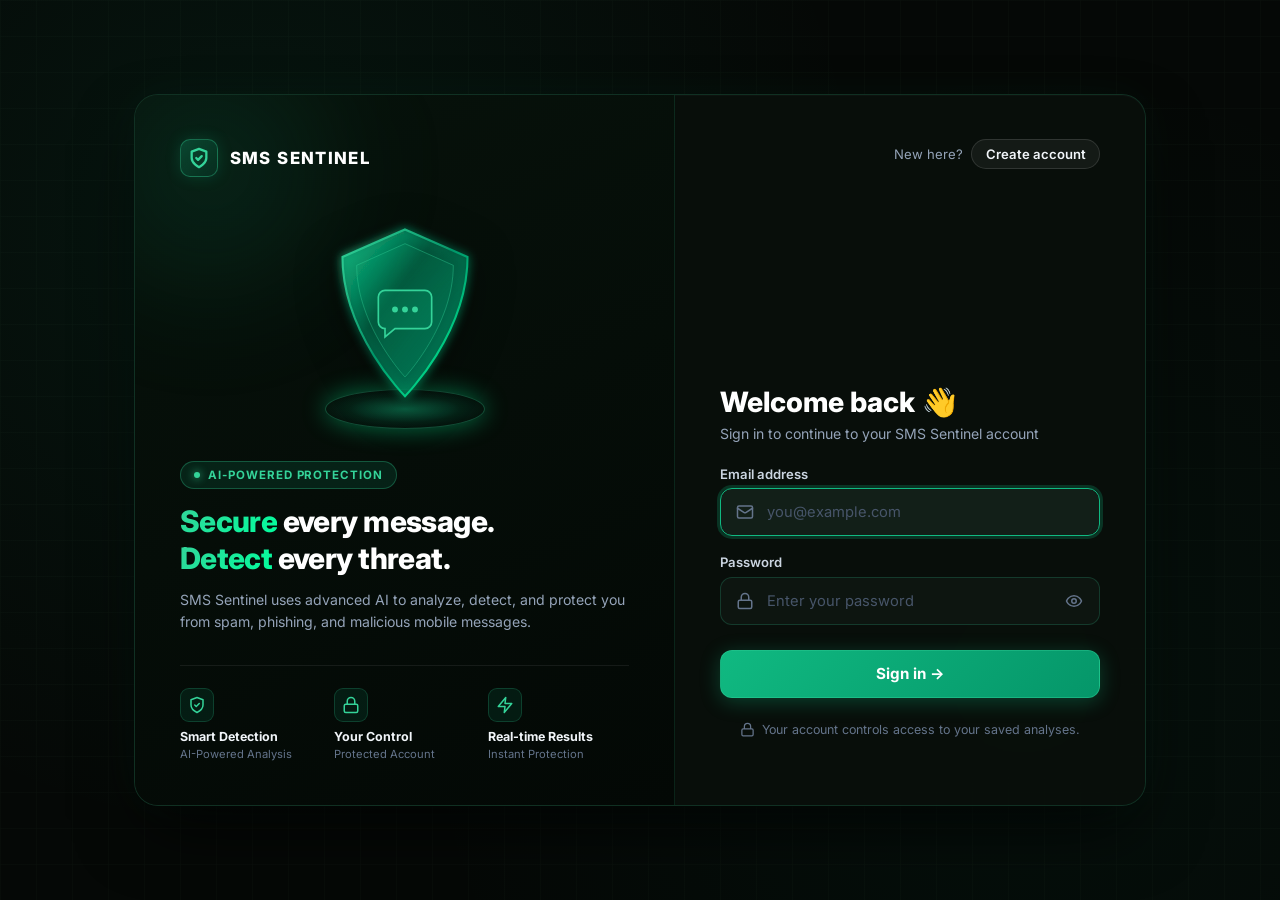
==== templates/login.html @ 8e89f711 "feat(auth): complete functional authentication system with user data isolation and cyber split-scree" ====
<!DOCTYPE html>
<html lang="en">
<head>
    <meta charset="UTF-8">
    <meta name="viewport" content="width=device-width, initial-scale=1.0">
    <title>Sign In — SMS SENTINEL</title>
    <meta name="description" content="Sign in to SMS Sentinel AI-powered spam and smishing threat detection platform.">
    <!-- Google Fonts: Inter -->
    <link rel="preconnect" href="https://fonts.googleapis.com">
    <link rel="preconnect" href="https://fonts.gstatic.com" crossorigin>
    <link href="https://fonts.googleapis.com/css2?family=Inter:wght@300;400;500;600;700;800&family=JetBrains+Mono:wght@400;500;600&display=swap" rel="stylesheet">
    <link rel="stylesheet" href="/static/css/style.css">
</head>
<body class="auth-body">
    <div class="auth-wrapper">
        <!-- Split Authentication Container -->
        <div class="auth-card">
            
            <!-- LEFT PANEL: Brand Presentation & Holographic Security Visual -->
            <div class="auth-brand-panel">
                <!-- Top Brand -->
                <div class="auth-brand-header">
                    <div class="brand-logo-icon">
                        <svg width="22" height="22" viewBox="0 0 24 24" fill="none" stroke="currentColor" stroke-width="2.5" stroke-linecap="round" stroke-linejoin="round">
                            <path d="M12 22s8-4 8-10V5l-8-3-8 3v7c0 6 8 10 8 10z"/>
                            <path d="m9 12 2 2 4-4"/>
                        </svg>
                    </div>
                    <span class="auth-brand-title">SMS SENTINEL</span>
                </div>

                <!-- Center 3D Holographic Cyber Shield Visual -->
                <div class="auth-visual-stage">
                    <div class="cyber-grid-glow"></div>
                    <div class="cyber-shield-container">
                        <div class="shield-aura-ring"></div>
                        <div class="hologram-shield">
                            <svg class="shield-svg" viewBox="0 0 200 240" fill="none" xmlns="http://www.w3.org/2000/svg">
                                <defs>
                                    <linearGradient id="shieldGrad" x1="0%" y1="0%" x2="100%" y2="100%">
                                        <stop offset="0%" stop-color="#10b981" stop-opacity="0.9" />
                                        <stop offset="40%" stop-color="#059669" stop-opacity="0.3" />
                                        <stop offset="100%" stop-color="#047857" stop-opacity="0.7" />
                                    </linearGradient>
                                    <linearGradient id="borderGrad" x1="0%" y1="0%" x2="100%" y2="100%">
                                        <stop offset="0%" stop-color="#34d399" />
                                        <stop offset="50%" stop-color="#059669" />
                                        <stop offset="100%" stop-color="#00ff9d" />
                                    </linearGradient>
                                    <filter id="neonGlow" x="-20%" y="-20%" width="140%" height="140%">
                                        <feGaussianBlur stdDeviation="6" result="blur" />
                                        <feComposite in="SourceGraphic" in2="blur" operator="over" />
                                    </filter>
                                </defs>
                                <!-- Outer Shield -->
                                <path d="M100 15 L175 48 C175 140 100 215 100 215 C100 215 25 140 25 48 Z" 
                                      fill="url(#shieldGrad)" stroke="url(#borderGrad)" stroke-width="2.5" filter="url(#neonGlow)" />
                                <!-- Inner Glass Accent -->
                                <path d="M100 32 L158 58 C158 130 100 192 100 192 C100 192 42 130 42 58 Z" 
                                      fill="rgba(16, 185, 129, 0.08)" stroke="rgba(52, 211, 153, 0.4)" stroke-width="1.2" />
                                <!-- Message Bubble with 3 Dots -->
                                <g transform="translate(68, 88)">
                                    <path d="M8 0 H56 C60.4 0 64 3.6 64 8 V38 C64 42.4 60.4 46 56 46 H20 L8 56 V46 H8 C3.6 46 0 42.4 0 38 V8 C0 3.6 3.6 0 8 0 Z" 
                                          fill="rgba(5, 150, 105, 0.25)" stroke="#34d399" stroke-width="2"/>
                                    <!-- 3 Signal Dots -->
                                    <circle cx="20" cy="23" r="3.5" fill="#34d399"/>
                                    <circle cx="32" cy="23" r="3.5" fill="#34d399"/>
                                    <circle cx="44" cy="23" r="3.5" fill="#34d399"/>
                                </g>
                            </svg>
                        </div>
                        <div class="hologram-base-glow"></div>
                    </div>
                </div>

                <!-- Product Statement & Tag -->
                <div class="auth-brand-content">
                    <div class="brand-pill-badge">
                        <span class="pulse-dot"></span>
                        AI-POWERED PROTECTION
                    </div>
                    <h2 class="auth-headline">
                        <span class="highlight-text">Secure</span> every message.<br>
                        <span class="highlight-text">Detect</span> every threat.
                    </h2>
                    <p class="auth-subtext">
                        SMS Sentinel uses advanced AI to analyze, detect, and protect you from spam, phishing, and malicious mobile messages.
                    </p>
                </div>

                <!-- 3 Capability Highlights -->
                <div class="auth-features-row">
                    <div class="auth-feat-item">
                        <div class="feat-icon-box">
                            <svg width="18" height="18" viewBox="0 0 24 24" fill="none" stroke="currentColor" stroke-width="2" stroke-linecap="round" stroke-linejoin="round">
                                <path d="M12 22s8-4 8-10V5l-8-3-8 3v7c0 6 8 10 8 10z"/>
                                <path d="m9 12 2 2 4-4"/>
                            </svg>
                        </div>
                        <div class="feat-info">
                            <span class="feat-title">Smart Detection</span>
                            <span class="feat-desc">AI-Powered Analysis</span>
                        </div>
                    </div>

                    <div class="auth-feat-item">
                        <div class="feat-icon-box">
                            <svg width="18" height="18" viewBox="0 0 24 24" fill="none" stroke="currentColor" stroke-width="2" stroke-linecap="round" stroke-linejoin="round">
                                <rect width="18" height="11" x="3" y="11" rx="2" ry="2"/>
                                <path d="M7 11V7a5 5 0 0 1 10 0v4"/>
                            </svg>
                        </div>
                        <div class="feat-info">
                            <span class="feat-title">Your Control</span>
                            <span class="feat-desc">Protected Account</span>
                        </div>
                    </div>

                    <div class="auth-feat-item">
                        <div class="feat-icon-box">
                            <svg width="18" height="18" viewBox="0 0 24 24" fill="none" stroke="currentColor" stroke-width="2" stroke-linecap="round" stroke-linejoin="round">
                                <polygon points="13 2 3 14 12 14 11 22 21 10 12 10 13 2"/>
                            </svg>
                        </div>
                        <div class="feat-info">
                            <span class="feat-title">Real-time Results</span>
                            <span class="feat-desc">Instant Protection</span>
                        </div>
                    </div>
                </div>
            </div>

            <!-- RIGHT PANEL: Interactive Sign In Form -->
            <div class="auth-form-panel">
                <!-- Top Switcher -->
                <div class="auth-top-switch">
                    <span>New here?</span>
                    <a href="/register" class="auth-switch-link">Create account</a>
                </div>

                <div class="auth-form-content">
                    <div class="auth-header">
                        <h1 class="auth-title">Welcome back <span class="wave-hand">👋</span></h1>
                        <p class="auth-desc">Sign in to continue to your SMS Sentinel account</p>
                    </div>

                    <!-- Alert Container -->
                    <div id="authAlert" class="auth-alert hidden" role="alert">
                        <svg class="alert-icon" width="18" height="18" viewBox="0 0 24 24" fill="none" stroke="currentColor" stroke-width="2">
                            <circle cx="12" cy="12" r="10"/><line x1="12" y1="8" x2="12" y2="12"/><line x1="12" y1="16" x2="12.01" y2="16"/>
                        </svg>
                        <span id="authAlertText" class="alert-text"></span>
                    </div>

                    <!-- Sign In Form -->
                    <form id="loginForm" class="auth-form" novalidate>
                        <!-- Email Input -->
                        <div class="form-group">
                            <label for="email" class="form-label">Email address</label>
                            <div class="input-with-icon">
                                <svg class="input-icon" width="18" height="18" viewBox="0 0 24 24" fill="none" stroke="currentColor" stroke-width="2" stroke-linecap="round" stroke-linejoin="round">
                                    <rect width="20" height="16" x="2" y="4" rx="2"/>
                                    <path d="m22 7-8.97 5.7a1.94 1.94 0 0 1-2.06 0L2 7"/>
                                </svg>
                                <input type="email" id="email" name="email" class="auth-input" placeholder="you@example.com" required autocomplete="email" autofocus>
                            </div>
                        </div>

                        <!-- Password Input with Toggle -->
                        <div class="form-group">
                            <label for="password" class="form-label">Password</label>
                            <div class="input-with-icon">
                                <svg class="input-icon" width="18" height="18" viewBox="0 0 24 24" fill="none" stroke="currentColor" stroke-width="2" stroke-linecap="round" stroke-linejoin="round">
                                    <rect width="18" height="11" x="3" y="11" rx="2" ry="2"/>
                                    <path d="M7 11V7a5 5 0 0 1 10 0v4"/>
                                </svg>
                                <input type="password" id="password" name="password" class="auth-input" placeholder="Enter your password" required autocomplete="current-password">
                                <button type="button" id="togglePasswordBtn" class="password-toggle-btn" aria-label="Toggle password visibility">
                                    <svg id="eyeIcon" width="18" height="18" viewBox="0 0 24 24" fill="none" stroke="currentColor" stroke-width="2" stroke-linecap="round" stroke-linejoin="round">
                                        <path d="M2 12s3-7 10-7 10 7 10 7-3 7-10 7-10-7-10-7Z"/>
                                        <circle cx="12" cy="12" r="3"/>
                                    </svg>
                                </button>
                            </div>
                        </div>

                        <!-- Submit Button -->
                        <button type="submit" id="submitBtn" class="auth-submit-btn">
                            <span id="btnText">Sign in &rarr;</span>
                            <span id="btnSpinner" class="btn-spinner hidden"></span>
                        </button>
                    </form>

                    <!-- Footer Privacy Note -->
                    <div class="auth-footer-note">
                        <svg width="15" height="15" viewBox="0 0 24 24" fill="none" stroke="currentColor" stroke-width="2">
                            <rect width="18" height="11" x="3" y="11" rx="2" ry="2"/>
                            <path d="M7 11V7a5 5 0 0 1 10 0v4"/>
                        </svg>
                        <span>Your account controls access to your saved analyses.</span>
                    </div>
                </div>
            </div>

        </div>
    </div>

    <script src="/static/js/auth.js"></script>
</body>
</html>
---- static/css/style.css ----
/* ==========================================================================
   SMS SENTINEL — LUXURY CYBERSECURITY DESIGN SYSTEM
   Visual Direction: Dark Near-Black / Muted Forest Green / Pale Mint Highlights
   ========================================================================== */

:root {
  /* Core Brand & Canvas Colors */
  --bg-base: #010201;
  --bg-secondary: #060906;
  --bg-surface: #0b100c;
  --bg-surface-elevated: #101611;
  --bg-surface-hover: #151d16;
  --bg-surface-active: #19241a;

  /* Borders & Dividers */
  --border-subtle: #19221a;
  --border-medium: #223023;
  --border-focus: #354c30;
  --border-accent: rgba(62, 210, 131, 0.4);

  /* Greens & Mint */
  --green-muted: #354c30;
  --green-brand: #438a33;
  --green-deep: #162615;
  --mint-pale: #ddf9e7;
  --mint-soft: #b8f5d6;
  --mint-vibrant: #3ed283;

  /* Typography Colors */
  --text-heading: #f0fdf4;
  --text-primary: #dbe4dc;
  --text-secondary: #7f9280;
  --text-muted: #4f5f50;
  --text-inverse: #020d04;

  /* Restrained State Colors */
  --threat-danger: #ef4444;
  --threat-danger-soft: #f87171;
  --threat-danger-bg: rgba(239, 68, 68, 0.1);
  --threat-danger-border: rgba(239, 68, 68, 0.35);

  --threat-warning: #f59e0b;
  --threat-warning-soft: #fbbf24;
  --threat-warning-bg: rgba(245, 158, 11, 0.1);
  --threat-warning-border: rgba(245, 158, 11, 0.35);

  --threat-safe: #3ed283;
  --threat-safe-soft: #a7f3d0;
  --threat-safe-bg: rgba(62, 210, 131, 0.08);
  --threat-safe-border: rgba(62, 210, 131, 0.3);

  /* X-Ray Token Category Colors */
  --xray-money-bg: rgba(234, 179, 8, 0.15);
  --xray-money-border: rgba(234, 179, 8, 0.4);
  --xray-money-text: #fde047;

  --xray-urgency-bg: rgba(239, 68, 68, 0.15);
  --xray-urgency-border: rgba(239, 68, 68, 0.4);
  --xray-urgency-text: #fca5a5;

  --xray-url-bg: rgba(56, 189, 248, 0.15);
  --xray-url-border: rgba(56, 189, 248, 0.4);
  --xray-url-text: #7dd3fc;

  --xray-promo-bg: rgba(168, 85, 247, 0.15);
  --xray-promo-border: rgba(168, 85, 247, 0.4);
  --xray-promo-text: #d8b4fe;

  --xray-harvest-bg: rgba(249, 115, 22, 0.15);
  --xray-harvest-border: rgba(249, 115, 22, 0.4);
  --xray-harvest-text: #fdba74;

  --xray-action-bg: rgba(62, 210, 131, 0.15);
  --xray-action-border: rgba(62, 210, 131, 0.4);
  --xray-action-text: #b8f5d6;

  /* Radii & Shadows */
  --radius-xs: 4px;
  --radius-sm: 8px;
  --radius-md: 12px;
  --radius-lg: 16px;
  --radius-xl: 22px;
  --radius-full: 9999px;

  --shadow-card: 0 4px 20px -2px rgba(0, 0, 0, 0.7);
  --shadow-elevated: 0 10px 35px -5px rgba(0, 0, 0, 0.85);
  --shadow-mint-glow: 0 0 25px rgba(62, 210, 131, 0.2);
  --shadow-danger-glow: 0 0 25px rgba(239, 68, 68, 0.2);

  /* Animation Curves */
  --ease-smooth: cubic-bezier(0.4, 0, 0.2, 1);
  --transition-fast: 150ms var(--ease-smooth);
  --transition-med: 250ms var(--ease-smooth);
}

/* ==========================================================================
   LIGHT MODE DESIGN SYSTEM
   ========================================================================== */

[data-theme="light"] {
  /* Core Brand & Canvas Colors (Light Mode) */
  --bg-base: #f7faf8;
  --bg-secondary: #eef3ef;
  --bg-surface: #ffffff;
  --bg-surface-elevated: #f2f7f3;
  --bg-surface-hover: #e6efe8;
  --bg-surface-active: #dbe8dd;

  /* Borders & Dividers */
  --border-subtle: #dbe4dc;
  --border-medium: #c2d4c4;
  --border-focus: #2e6b20;
  --border-accent: rgba(46, 107, 32, 0.4);

  /* Greens & Mint */
  --green-muted: #d5e8d7;
  --green-brand: #2e7d1e;
  --green-deep: #e3f2e6;
  --mint-pale: #14461a;
  --mint-soft: #1e5a26;
  --mint-vibrant: #1b8738;

  /* Typography Colors */
  --text-heading: #0a170d;
  --text-primary: #1e2d21;
  --text-secondary: #4a5e4d;
  --text-muted: #728775;
  --text-inverse: #ffffff;

  /* Restrained State Colors (Light Mode) */
  --threat-danger: #dc2626;
  --threat-danger-soft: #b91c1c;
  --threat-danger-bg: rgba(220, 38, 38, 0.08);
  --threat-danger-border: rgba(220, 38, 38, 0.3);

  --threat-warning: #d97706;
  --threat-warning-soft: #b45309;
  --threat-warning-bg: rgba(217, 119, 6, 0.08);
  --threat-warning-border: rgba(217, 119, 6, 0.3);

  --threat-safe: #16a34a;
  --threat-safe-soft: #15803d;
  --threat-safe-bg: rgba(22, 163, 74, 0.08);
  --threat-safe-border: rgba(22, 163, 74, 0.3);

  /* X-Ray Token Category Colors (Light Mode) */
  --xray-money-bg: rgba(202, 138, 4, 0.12);
  --xray-money-border: rgba(202, 138, 4, 0.5);
  --xray-money-text: #854d0e;

  --xray-urgency-bg: rgba(220, 38, 38, 0.12);
  --xray-urgency-border: rgba(220, 38, 38, 0.5);
  --xray-urgency-text: #991b1b;

  --xray-url-bg: rgba(2, 132, 199, 0.12);
  --xray-url-border: rgba(2, 132, 199, 0.5);
  --xray-url-text: #075985;

  --xray-promo-bg: rgba(147, 51, 234, 0.12);
  --xray-promo-border: rgba(147, 51, 234, 0.5);
  --xray-promo-text: #6b21a8;

  --xray-harvest-bg: rgba(234, 88, 12, 0.12);
  --xray-harvest-border: rgba(234, 88, 12, 0.5);
  --xray-harvest-text: #9a3412;

  --xray-action-bg: rgba(22, 163, 74, 0.12);
  --xray-action-border: rgba(22, 163, 74, 0.5);
  --xray-action-text: #166534;

  /* Shadows */
  --shadow-card: 0 4px 20px -2px rgba(10, 25, 12, 0.06);
  --shadow-elevated: 0 10px 30px -4px rgba(10, 25, 12, 0.1);
  --shadow-mint-glow: 0 0 20px rgba(27, 135, 56, 0.15);
  --shadow-danger-glow: 0 0 20px rgba(220, 38, 38, 0.15);
}

/* ==========================================================================
   RESET & BASE STYLES
   ========================================================================== */

*, *::before, *::after {
  box-sizing: border-box;
  margin: 0;
  padding: 0;
}

html {
  font-size: 16px;
  scroll-behavior: smooth;
  background-color: var(--bg-base);
  color: var(--text-primary);
  font-family: 'Inter', system-ui, -apple-system, BlinkMacSystemFont, "Segoe UI", sans-serif;
  -webkit-font-smoothing: antialiased;
  -moz-osx-font-smoothing: grayscale;
  transition: background-color 0.25s ease, color 0.25s ease;
}

body {
  min-height: 100vh;
  position: relative;
  overflow-x: hidden;
  background-color: var(--bg-base);
}

/* Atmospheric Visual Background */
.ambient-glow {
  position: fixed;
  top: -150px;
  left: 50%;
  transform: translateX(-50%);
  width: 900px;
  height: 600px;
  background: radial-gradient(ellipse at center, rgba(38, 76, 40, 0.18) 0%, rgba(8, 16, 10, 0.05) 50%, transparent 75%);
  pointer-events: none;
  z-index: 0;
  filter: blur(50px);
}

[data-theme="light"] .ambient-glow {
  background: radial-gradient(ellipse at center, rgba(46, 107, 32, 0.12) 0%, rgba(200, 230, 205, 0.06) 50%, transparent 75%);
}

.ambient-grid {
  position: fixed;
  inset: 0;
  background-size: 40px 40px;
  background-image: 
    linear-gradient(to right, rgba(34, 48, 35, 0.08) 1px, transparent 1px),
    linear-gradient(to bottom, rgba(34, 48, 35, 0.08) 1px, transparent 1px);
  pointer-events: none;
  z-index: 0;
  mask-image: radial-gradient(circle at 50% 20%, black 20%, transparent 80%);
}

[data-theme="light"] .ambient-grid {
  background-image: 
    linear-gradient(to right, rgba(34, 48, 35, 0.04) 1px, transparent 1px),
    linear-gradient(to bottom, rgba(34, 48, 35, 0.04) 1px, transparent 1px);
}

[data-theme="light"] .top-nav {
  background-color: rgba(247, 250, 248, 0.85);
}

[data-theme="light"] .modal-overlay,
[data-theme="light"] .drawer-overlay {
  background: rgba(10, 20, 12, 0.4);
}

/* Typography Helpers */
.micro-label {
  font-size: 0.7rem;
  font-weight: 600;
  text-transform: uppercase;
  letter-spacing: 0.08em;
  color: var(--text-secondary);
}

.text-danger { color: var(--threat-danger-soft) !important; }
.text-safe { color: var(--mint-vibrant) !important; }
.text-warning { color: var(--threat-warning-soft) !important; }

/* ==========================================================================
   TOP NAVIGATION
   ========================================================================== */

.top-nav {
  position: sticky;
  top: 0;
  z-index: 100;
  backdrop-filter: blur(16px);
  -webkit-backdrop-filter: blur(16px);
  background-color: rgba(1, 2, 1, 0.8);
  border-bottom: 1px solid var(--border-subtle);
}

.nav-container {
  max-width: 1320px;
  margin: 0 auto;
  padding: 0.85rem 1.5rem;
  display: flex;
  align-items: center;
  justify-content: space-between;
}

/* Brand Link */
.brand-link {
  display: flex;
  align-items: center;
  gap: 0.8rem;
  text-decoration: none;
  color: var(--text-heading);
}

.brand-icon-wrapper {
  width: 36px;
  height: 36px;
  background: linear-gradient(135deg, var(--green-deep) 0%, var(--green-brand) 100%);
  border: 1px solid var(--border-medium);
  border-radius: var(--radius-sm);
  display: flex;
  align-items: center;
  justify-content: center;
  color: var(--mint-pale);
  box-shadow: 0 0 15px rgba(67, 138, 51, 0.3);
}

.brand-icon {
  width: 20px;
  height: 20px;
}

.brand-text-block {
  display: flex;
  flex-direction: column;
}

.brand-name {
  font-size: 0.95rem;
  font-weight: 700;
  letter-spacing: 0.06em;
  color: var(--text-heading);
}

.brand-tag {
  font-size: 0.62rem;
  font-weight: 600;
  letter-spacing: 0.1em;
  color: var(--mint-vibrant);
}

/* Navigation Tabs */
.nav-tabs {
  display: flex;
  align-items: center;
  gap: 0.4rem;
  background: var(--bg-surface);
  border: 1px solid var(--border-subtle);
  padding: 0.25rem 0.35rem;
  border-radius: var(--radius-full);
}

.nav-tab {
  background: transparent;
  border: none;
  color: var(--text-secondary);
  font-family: inherit;
  font-size: 0.8rem;
  font-weight: 600;
  letter-spacing: 0.05em;
  padding: 0.45rem 1.1rem;
  border-radius: var(--radius-full);
  cursor: pointer;
  display: flex;
  align-items: center;
  gap: 0.45rem;
  transition: all var(--transition-fast);
}

.nav-tab .tab-icon {
  width: 15px;
  height: 15px;
}

.nav-tab:hover {
  color: var(--text-heading);
  background: var(--bg-surface-elevated);
}

.nav-tab.active {
  background: var(--green-deep);
  color: var(--mint-pale);
  border: 1px solid var(--border-medium);
  box-shadow: 0 2px 8px rgba(0, 0, 0, 0.4);
}

.badge-counter {
  font-size: 0.65rem;
  font-weight: 700;
  background: var(--border-medium);
  color: var(--text-secondary);
  padding: 0.1rem 0.4rem;
  border-radius: var(--radius-full);
}

.nav-tab.active .badge-counter {
  background: var(--green-brand);
  color: #ffffff;
}

/* Theme Toggle & Model Status */
.nav-status-wrapper {
  display: flex;
  align-items: center;
  gap: 0.6rem;
}

.theme-toggle-btn {
  width: 34px;
  height: 34px;
  border-radius: var(--radius-full);
  background: var(--bg-surface);
  border: 1px solid var(--border-subtle);
  color: var(--text-secondary);
  display: flex;
  align-items: center;
  justify-content: center;
  cursor: pointer;
  transition: all var(--transition-fast);
}

.theme-toggle-btn:hover {
  background: var(--bg-surface-elevated);
  border-color: var(--border-medium);
  color: var(--text-heading);
  transform: scale(1.05);
}

.theme-toggle-btn i {
  width: 16px;
  height: 16px;
}

.model-status-btn {
  background: var(--bg-surface);
  border: 1px solid var(--border-subtle);
  padding: 0.4rem 0.85rem;
  border-radius: var(--radius-full);
  display: flex;
  align-items: center;
  gap: 0.55rem;
  cursor: pointer;
  font-family: inherit;
  transition: all var(--transition-fast);
}

.model-status-btn:hover {
  border-color: var(--border-focus);
  background: var(--bg-surface-elevated);
}

.status-pulse-dot {
  width: 8px;
  height: 8px;
  border-radius: 50%;
  background-color: var(--mint-vibrant);
  box-shadow: 0 0 10px var(--mint-vibrant);
  animation: pulse-glow 2s infinite ease-in-out;
}

@keyframes pulse-glow {
  0%, 100% { opacity: 1; transform: scale(1); }
  50% { opacity: 0.5; transform: scale(0.85); }
}

.status-label {
  font-size: 0.72rem;
  font-weight: 600;
  letter-spacing: 0.06em;
  color: var(--text-heading);
}

.status-info-icon {
  width: 14px;
  height: 14px;
  color: var(--text-muted);
}

/* ==========================================================================
   MAIN LAYOUT & VIEWS
   ========================================================================== */

.main-content {
  position: relative;
  z-index: 1;
  max-width: 1320px;
  margin: 0 auto;
  padding: 2.5rem 1.5rem 5rem 1.5rem;
}

.view-panel {
  display: none;
  animation: fadeInView 0.25s ease-out forwards;
}

.view-panel.active {
  display: block;
}

@keyframes fadeInView {
  from { opacity: 0; transform: translateY(6px); }
  to { opacity: 1; transform: translateY(0); }
}

/* ==========================================================================
   VIEW 1: SCAN HERO & MESSAGE INPUT
   ========================================================================== */

.scan-hero {
  text-align: center;
  max-width: 780px;
  margin: 0 auto 2.5rem auto;
}

.hero-eyebrow {
  display: inline-flex;
  align-items: center;
  gap: 0.45rem;
  padding: 0.3rem 0.85rem;
  background: rgba(38, 76, 40, 0.2);
  border: 1px solid var(--border-medium);
  border-radius: var(--radius-full);
  font-size: 0.7rem;
  font-weight: 600;
  letter-spacing: 0.08em;
  color: var(--mint-vibrant);
  margin-bottom: 1.1rem;
}

.eyebrow-icon {
  width: 13px;
  height: 13px;
}

.hero-headline {
  font-size: 2.75rem;
  font-weight: 700;
  line-height: 1.15;
  letter-spacing: -0.025em;
  color: var(--text-heading);
  margin-bottom: 1rem;
}

.hero-subtext {
  font-size: 1.05rem;
  line-height: 1.6;
  color: var(--text-secondary);
  font-weight: 400;
}

/* Oversized Message Input Card */
.message-input-card {
  max-width: 900px;
  margin: 0 auto;
  background: var(--bg-surface);
  border: 1px solid var(--border-medium);
  border-radius: var(--radius-lg);
  box-shadow: var(--shadow-elevated);
  transition: border-color var(--transition-med), box-shadow var(--transition-med);
  overflow: hidden;
}

.message-input-card:focus-within {
  border-color: var(--border-accent);
  box-shadow: var(--shadow-elevated), var(--shadow-mint-glow);
}

.input-card-header {
  padding: 1rem 1.4rem;
  background: var(--bg-surface-elevated);
  border-bottom: 1px solid var(--border-subtle);
  display: flex;
  align-items: center;
  justify-content: space-between;
}

.input-title-group {
  display: flex;
  align-items: center;
  gap: 0.8rem;
}

.input-hint {
  font-size: 0.78rem;
  color: var(--text-muted);
}

.input-actions-group {
  display: flex;
  align-items: center;
  gap: 1rem;
}

.char-counter {
  font-family: 'JetBrains Mono', monospace;
  font-size: 0.75rem;
  color: var(--text-muted);
}

.btn-text-action {
  background: transparent;
  border: none;
  color: var(--text-secondary);
  font-family: inherit;
  font-size: 0.75rem;
  font-weight: 500;
  cursor: pointer;
  display: flex;
  align-items: center;
  gap: 0.3rem;
  transition: color var(--transition-fast);
}

.btn-text-action i {
  width: 13px;
  height: 13px;
}

.btn-text-action:hover {
  color: var(--text-heading);
}

.input-card-body {
  padding: 1.2rem 1.4rem;
}

.sms-textarea {
  width: 100%;
  background: transparent;
  border: none;
  outline: none;
  font-family: 'Inter', sans-serif;
  font-size: 1.05rem;
  line-height: 1.6;
  color: var(--text-heading);
  resize: none;
  min-height: 110px;
}

.sms-textarea::placeholder {
  color: #3b473c;
  font-size: 0.95rem;
}

/* Footer & Demo Prompts */
.input-card-footer {
  padding: 1rem 1.4rem;
  background: var(--bg-surface-elevated);
  border-top: 1px solid var(--border-subtle);
  display: flex;
  flex-wrap: wrap;
  align-items: center;
  justify-content: space-between;
  gap: 1rem;
}

.demo-prompts-wrapper {
  display: flex;
  flex-direction: column;
  gap: 0.4rem;
}

.demo-prompt-label {
  font-size: 0.7rem;
  font-weight: 600;
  text-transform: uppercase;
  letter-spacing: 0.06em;
  color: var(--text-muted);
}

.demo-pills {
  display: flex;
  flex-wrap: wrap;
  gap: 0.4rem;
}

.demo-pill {
  background: var(--bg-surface);
  border: 1px solid var(--border-subtle);
  color: var(--text-secondary);
  font-family: inherit;
  font-size: 0.72rem;
  font-weight: 500;
  padding: 0.35rem 0.7rem;
  border-radius: var(--radius-full);
  cursor: pointer;
  display: flex;
  align-items: center;
  gap: 0.35rem;
  transition: all var(--transition-fast);
}

.demo-pill .pill-icon {
  width: 12px;
  height: 12px;
  color: var(--mint-vibrant);
}

.demo-pill:hover {
  background: var(--green-deep);
  color: var(--text-heading);
  border-color: var(--border-medium);
  transform: translateY(-1px);
}

/* Primary Analyze Button */
.btn-primary-analyze {
  background: linear-gradient(135deg, var(--mint-soft) 0%, var(--mint-vibrant) 100%);
  color: var(--text-inverse);
  border: none;
  font-family: inherit;
  font-size: 0.9rem;
  font-weight: 600;
  padding: 0.75rem 1.6rem;
  border-radius: var(--radius-md);
  cursor: pointer;
  display: flex;
  align-items: center;
  gap: 0.6rem;
  box-shadow: 0 4px 15px rgba(62, 210, 131, 0.25);
  transition: all var(--transition-fast);
}

.btn-primary-analyze .btn-arrow-icon {
  width: 17px;
  height: 17px;
  transition: transform var(--transition-fast);
}

.btn-primary-analyze:hover {
  filter: brightness(1.08);
  box-shadow: 0 6px 20px rgba(62, 210, 131, 0.35);
  transform: translateY(-1px);
}

.btn-primary-analyze:hover .btn-arrow-icon {
  transform: translateX(3px);
}

.btn-primary-analyze:disabled {
  opacity: 0.6;
  cursor: not-allowed;
  transform: none;
  box-shadow: none;
}

.btn-spinner {
  width: 16px;
  height: 16px;
  border: 2px solid rgba(2, 13, 4, 0.3);
  border-top-color: var(--text-inverse);
  border-radius: 50%;
  animation: spin 0.7s linear infinite;
}

@keyframes spin {
  to { transform: rotate(360deg); }
}

/* ==========================================================================
   AI ANALYSIS PROGRESS ANIMATION CARD
   ========================================================================== */

.analysis-progress-card {
  max-width: 900px;
  margin: 1.5rem auto 0 auto;
  background: var(--bg-surface);
  border: 1px solid var(--border-medium);
  border-radius: var(--radius-md);
  padding: 1.25rem 1.5rem;
  animation: fadeInView 0.2s ease-out;
}

.progress-header {
  display: flex;
  align-items: center;
  justify-content: space-between;
  margin-bottom: 1rem;
  padding-bottom: 0.6rem;
  border-bottom: 1px solid var(--border-subtle);
}

.progress-title-row {
  display: flex;
  align-items: center;
  gap: 0.5rem;
  color: var(--mint-vibrant);
}

.progress-icon {
  width: 18px;
  height: 18px;
  animation: spin 3s linear infinite;
}

.progress-heading {
  font-size: 0.8rem;
  font-weight: 700;
  letter-spacing: 0.08em;
  color: var(--text-heading);
}

.progress-status-badge {
  font-size: 0.72rem;
  font-weight: 600;
  color: var(--mint-soft);
  background: var(--green-deep);
  padding: 0.2rem 0.6rem;
  border-radius: var(--radius-full);
}

.progress-steps-list {
  display: flex;
  flex-direction: column;
  gap: 0.55rem;
}

.progress-step-item {
  display: flex;
  align-items: center;
  gap: 0.65rem;
  font-size: 0.82rem;
  color: var(--text-secondary);
  opacity: 0.4;
  transition: opacity 0.2s ease, color 0.2s ease;
}

.progress-step-item.active {
  opacity: 1;
  color: var(--mint-soft);
}

.progress-step-item.completed {
  opacity: 1;
  color: var(--text-heading);
}

.step-check {
  width: 18px;
  height: 18px;
  border-radius: 50%;
  background: var(--bg-surface-elevated);
  border: 1px solid var(--border-subtle);
  display: flex;
  align-items: center;
  justify-content: center;
}

.step-check i {
  width: 11px;
  height: 11px;
  color: var(--mint-vibrant);
  opacity: 0;
}

.progress-step-item.completed .step-check {
  background: var(--green-deep);
  border-color: var(--mint-vibrant);
}

.progress-step-item.completed .step-check i {
  opacity: 1;
}

/* ==========================================================================
   RESULT STAGE: SECURITY VERDICT & DASHBOARD
   ========================================================================== */

.result-stage-container {
  max-width: 1040px;
  margin: 2.5rem auto 0 auto;
  animation: fadeInView 0.3s ease-out;
}

.result-header-bar {
  display: flex;
  align-items: center;
  justify-content: space-between;
  margin-bottom: 1.2rem;
}

.result-header-left {
  display: flex;
  align-items: center;
  gap: 0.75rem;
}

.result-timestamp {
  font-size: 0.75rem;
  color: var(--text-muted);
}

.mode-toggle-group {
  display: flex;
  background: var(--bg-surface);
  border: 1px solid var(--border-subtle);
  padding: 0.2rem;
  border-radius: var(--radius-full);
}

.mode-toggle-btn {
  background: transparent;
  border: none;
  color: var(--text-secondary);
  font-family: inherit;
  font-size: 0.72rem;
  font-weight: 600;
  letter-spacing: 0.05em;
  padding: 0.35rem 0.85rem;
  border-radius: var(--radius-full);
  cursor: pointer;
  display: flex;
  align-items: center;
  gap: 0.4rem;
  transition: all var(--transition-fast);
}

.mode-toggle-btn i {
  width: 13px;
  height: 13px;
}

.mode-toggle-btn.active {
  background: var(--green-deep);
  color: var(--mint-pale);
  border: 1px solid var(--border-medium);
}

/* Verdict Hero Banner */
.verdict-banner {
  background: var(--bg-surface);
  border: 1px solid var(--border-medium);
  border-radius: var(--radius-lg);
  padding: 1.8rem 2.2rem;
  display: flex;
  align-items: center;
  justify-content: space-between;
  gap: 2rem;
  box-shadow: var(--shadow-card);
  margin-bottom: 1.5rem;
  position: relative;
  overflow: hidden;
  transition: border-color 0.3s ease;
}

.verdict-banner.state-spam {
  border-color: var(--threat-danger-border);
  background: linear-gradient(135deg, var(--bg-surface) 0%, rgba(239, 68, 68, 0.04) 100%);
  box-shadow: var(--shadow-card), var(--shadow-danger-glow);
}

.verdict-banner.state-safe {
  border-color: var(--threat-safe-border);
  background: linear-gradient(135deg, var(--bg-surface) 0%, rgba(62, 210, 131, 0.04) 100%);
  box-shadow: var(--shadow-card), var(--shadow-mint-glow);
}

.verdict-main-col {
  flex: 1;
}

.verdict-badge-row {
  display: flex;
  align-items: center;
  gap: 0.6rem;
  margin-bottom: 0.75rem;
}

.threat-level-badge {
  font-size: 0.7rem;
  font-weight: 700;
  letter-spacing: 0.08em;
  padding: 0.25rem 0.7rem;
  border-radius: var(--radius-full);
  background: var(--threat-danger-bg);
  color: var(--threat-danger-soft);
  border: 1px solid var(--threat-danger-border);
}

.threat-level-badge.badge-safe {
  background: var(--threat-safe-bg);
  color: var(--mint-vibrant);
  border-color: var(--threat-safe-border);
}

.verdict-classification-badge {
  font-size: 0.7rem;
  font-weight: 600;
  letter-spacing: 0.06em;
  padding: 0.25rem 0.65rem;
  border-radius: var(--radius-full);
  background: var(--bg-surface-elevated);
  color: var(--text-secondary);
  border: 1px solid var(--border-subtle);
}

.verdict-title {
  font-size: 1.85rem;
  font-weight: 700;
  letter-spacing: -0.015em;
  color: var(--text-heading);
  margin-bottom: 0.5rem;
}

.verdict-summary {
  font-size: 0.95rem;
  line-height: 1.5;
  color: var(--text-secondary);
  max-width: 600px;
}

/* Large Threat Score Box */
.threat-score-box {
  min-width: 220px;
  background: var(--bg-surface-elevated);
  border: 1px solid var(--border-subtle);
  border-radius: var(--radius-md);
  padding: 1.25rem 1.4rem;
  text-align: center;
}

.score-label-row {
  display: flex;
  align-items: center;
  justify-content: space-between;
  margin-bottom: 0.3rem;
}

.score-scale {
  font-size: 0.7rem;
  font-family: 'JetBrains Mono', monospace;
  color: var(--text-muted);
}

.score-number-display {
  margin: 0.2rem 0;
}

.score-value {
  font-size: 3.25rem;
  font-weight: 800;
  line-height: 1;
  letter-spacing: -0.04em;
  color: var(--threat-danger-soft);
  font-family: 'JetBrains Mono', 'Inter', monospace;
}

.score-value.val-safe {
  color: var(--mint-vibrant);
}

.score-bar-track {
  width: 100%;
  height: 6px;
  background: var(--border-subtle);
  border-radius: var(--radius-full);
  margin: 0.6rem 0 0.75rem 0;
  overflow: hidden;
}

.score-bar-fill {
  height: 100%;
  background: linear-gradient(90deg, var(--threat-warning) 0%, var(--threat-danger) 100%);
  border-radius: var(--radius-full);
  transition: width 0.6s var(--ease-smooth);
}

.score-bar-fill.fill-safe {
  background: linear-gradient(90deg, var(--green-brand) 0%, var(--mint-vibrant) 100%);
}

.confidence-indicator {
  display: flex;
  align-items: center;
  justify-content: space-between;
  font-size: 0.75rem;
  color: var(--text-secondary);
}

.conf-value {
  font-family: 'JetBrains Mono', monospace;
  font-weight: 600;
  color: var(--text-heading);
}

/* ==========================================================================
   FEATURE CARDS (GENERIC)
   ========================================================================== */

.feature-card {
  background: var(--bg-surface);
  border: 1px solid var(--border-subtle);
  border-radius: var(--radius-lg);
  padding: 1.5rem;
  box-shadow: var(--shadow-card);
  margin-bottom: 1.5rem;
  transition: border-color var(--transition-fast);
}

.feature-card:hover {
  border-color: var(--border-medium);
}

.card-header-bar {
  display: flex;
  align-items: center;
  justify-content: space-between;
  margin-bottom: 1.2rem;
}

.card-title-group {
  display: flex;
  align-items: center;
  gap: 0.8rem;
}

.card-icon-pill {
  width: 32px;
  height: 32px;
  border-radius: var(--radius-sm);
  background: var(--bg-surface-elevated);
  border: 1px solid var(--border-subtle);
  display: flex;
  align-items: center;
  justify-content: center;
  color: var(--mint-vibrant);
}

.card-icon-pill i {
  width: 17px;
  height: 17px;
}

.card-title {
  font-size: 0.95rem;
  font-weight: 700;
  letter-spacing: 0.04em;
  color: var(--text-heading);
}

.card-subtitle {
  font-size: 0.78rem;
  color: var(--text-secondary);
}

/* ==========================================================================
   SIGNATURE FEATURE: MESSAGE X-RAY
   ========================================================================== */

.xray-card {
  border-color: var(--border-medium);
}

.xray-legend {
  display: flex;
  flex-wrap: wrap;
  gap: 0.4rem;
}

.legend-chip {
  font-size: 0.68rem;
  font-weight: 600;
  padding: 0.2rem 0.55rem;
  border-radius: var(--radius-full);
  display: inline-flex;
  align-items: center;
  gap: 0.35rem;
  border: 1px solid transparent;
}

.chip-dot {
  width: 6px;
  height: 6px;
  border-radius: 50%;
}

.legend-prize, .legend-monetary { background: var(--xray-money-bg); border-color: var(--xray-money-border); color: var(--xray-money-text); }
.legend-prize .chip-dot, .legend-monetary .chip-dot { background: var(--xray-money-text); }

.legend-urgency { background: var(--xray-urgency-bg); border-color: var(--xray-urgency-border); color: var(--xray-urgency-text); }
.legend-urgency .chip-dot { background: var(--xray-urgency-text); }

.legend-url, .legend-url_link { background: var(--xray-url-bg); border-color: var(--xray-url-border); color: var(--xray-url-text); }
.legend-url .chip-dot, .legend-url_link .chip-dot { background: var(--xray-url-text); }

.legend-promo, .legend-promotional { background: var(--xray-promo-bg); border-color: var(--xray-promo-border); color: var(--xray-promo-text); }
.legend-promo .chip-dot, .legend-promotional .chip-dot { background: var(--xray-promo-text); }

.legend-money { background: rgba(34, 197, 94, 0.15); border-color: rgba(34, 197, 94, 0.4); color: #4ade80; }
.legend-money .chip-dot { background: #4ade80; }

.legend-harvesting { background: var(--xray-harvest-bg); border-color: var(--xray-harvest-border); color: var(--xray-harvest-text); }
.legend-harvesting .chip-dot { background: var(--xray-harvest-text); }

.legend-cta, .legend-call_to_action { background: var(--xray-action-bg); border-color: var(--xray-action-border); color: var(--xray-action-text); }
.legend-cta .chip-dot, .legend-call_to_action .chip-dot { background: var(--xray-action-text); }

.legend-phone { background: rgba(234, 179, 8, 0.15); border-color: rgba(234, 179, 8, 0.4); color: #facc15; }
.legend-phone .chip-dot { background: #facc15; }

.xray-content-box {
  background: var(--bg-surface-elevated);
  border: 1px solid var(--border-subtle);
  border-radius: var(--radius-md);
  padding: 1.4rem 1.6rem;
  margin-bottom: 0.8rem;
}

.xray-token-stream {
  font-size: 1.08rem;
  line-height: 1.8;
  color: var(--text-primary);
  word-break: break-word;
}

/* X-Ray Token Highlight Styles */
.xray-token {
  display: inline;
  transition: all var(--transition-fast);
}

.xray-token.highlighted {
  padding: 0.15rem 0.35rem;
  margin: 0 0.1rem;
  border-radius: var(--radius-xs);
  cursor: pointer;
  font-weight: 500;
  border-bottom: 2px solid;
}

.xray-token.token-prize,
.xray-token.token-monetary {
  background: var(--xray-money-bg);
  border-color: var(--xray-money-text);
  color: var(--xray-money-text);
}

.xray-token.token-money {
  background: rgba(34, 197, 94, 0.15);
  border-color: #4ade80;
  color: #4ade80;
}

.xray-token.token-urgency {
  background: var(--xray-urgency-bg);
  border-color: var(--xray-urgency-text);
  color: var(--xray-urgency-text);
}

.xray-token.token-url,
.xray-token.token-url_link {
  background: var(--xray-url-bg);
  border-color: var(--xray-url-text);
  color: var(--xray-url-text);
}

.xray-token.token-promo,
.xray-token.token-promotional {
  background: var(--xray-promo-bg);
  border-color: var(--xray-promo-text);
  color: var(--xray-promo-text);
}

.xray-token.token-harvesting {
  background: var(--xray-harvest-bg);
  border-color: var(--xray-harvest-text);
  color: var(--xray-harvest-text);
}

.xray-token.token-cta,
.xray-token.token-call_to_action {
  background: var(--xray-action-bg);
  border-color: var(--xray-action-text);
  color: var(--xray-action-text);
}

.xray-token.token-phone,
.xray-token.token-phone_contact {
  background: rgba(234, 179, 8, 0.15);
  border-color: #facc15;
  color: #facc15;
}

.xray-token.highlighted:hover,
.xray-token.highlighted.selected {
  filter: brightness(1.25);
  box-shadow: 0 0 10px rgba(255, 255, 255, 0.15);
}

/* Inspector Pill */
.xray-inspector-panel {
  background: var(--bg-surface-elevated);
  border: 1px solid var(--border-subtle);
  border-radius: var(--radius-sm);
  padding: 0.75rem 1.2rem;
  min-height: 48px;
  display: flex;
  align-items: center;
}

.inspector-empty {
  font-size: 0.78rem;
  color: var(--text-muted);
  display: flex;
  align-items: center;
  gap: 0.5rem;
}

.inspector-empty i {
  width: 14px;
  height: 14px;
}

.inspector-active {
  display: flex;
  flex-wrap: wrap;
  align-items: center;
  gap: 0.8rem;
  width: 100%;
}

.inspector-tag {
  font-size: 0.68rem;
  font-weight: 700;
  letter-spacing: 0.06em;
  padding: 0.2rem 0.55rem;
  border-radius: var(--radius-full);
  background: var(--green-deep);
  color: var(--mint-pale);
  border: 1px solid var(--border-medium);
}

.inspector-term {
  font-family: 'JetBrains Mono', monospace;
  font-size: 0.85rem;
  font-weight: 600;
  color: var(--text-heading);
}

.inspector-desc {
  font-size: 0.8rem;
  color: var(--text-secondary);
  flex: 1;
}

.inspector-sev {
  font-size: 0.72rem;
  font-weight: 600;
  color: var(--threat-danger-soft);
}

/* ==========================================================================
   2-COLUMN GRID: THREAT FINGERPRINT & MESSAGE INTELLIGENCE
   ========================================================================== */

.analysis-grid-2col {
  display: grid;
  grid-template-columns: 1fr 1fr;
  gap: 1.5rem;
  margin-bottom: 1.5rem;
}

/* Threat Fingerprint Bars */
.fingerprint-bars {
  display: flex;
  flex-direction: column;
  gap: 0.85rem;
}

.fingerprint-row {
  display: flex;
  flex-direction: column;
  gap: 0.3rem;
}

.fingerprint-meta {
  display: flex;
  align-items: center;
  justify-content: space-between;
  font-size: 0.78rem;
}

.signal-name {
  color: var(--text-primary);
  font-weight: 500;
}

.signal-val {
  font-family: 'JetBrains Mono', monospace;
  font-size: 0.72rem;
  color: var(--text-secondary);
}

.signal-meter-track {
  width: 100%;
  height: 6px;
  background: var(--bg-surface-elevated);
  border: 1px solid var(--border-subtle);
  border-radius: var(--radius-full);
  overflow: hidden;
}

.signal-meter-fill {
  height: 100%;
  background: var(--green-brand);
  border-radius: var(--radius-full);
  transition: width 0.5s var(--ease-smooth);
}

.signal-meter-fill.fill-high {
  background: var(--threat-danger-soft);
}

.signal-meter-fill.fill-med {
  background: var(--threat-warning-soft);
}

/* Message Intelligence Metrics */
.metrics-grid {
  display: grid;
  grid-template-columns: repeat(3, 1fr);
  gap: 0.8rem;
}

.metric-tile {
  background: var(--bg-surface-elevated);
  border: 1px solid var(--border-subtle);
  border-radius: var(--radius-md);
  padding: 0.9rem 1rem;
  display: flex;
  flex-direction: column;
  gap: 0.2rem;
  transition: border-color var(--transition-fast);
}

.metric-tile:hover {
  border-color: var(--border-medium);
}

.metric-num {
  font-family: 'JetBrains Mono', monospace;
  font-size: 1.4rem;
  font-weight: 700;
  color: var(--text-heading);
  line-height: 1.1;
}

.metric-name {
  font-size: 0.72rem;
  color: var(--text-secondary);
}

/* ==========================================================================
   RECOMMENDED SECURITY ACTION CARD
   ========================================================================== */

.action-card {
  border-color: var(--border-medium);
}

.action-icon-pill {
  background: rgba(239, 68, 68, 0.1);
  color: var(--threat-danger-soft);
}

.action-bullet-list {
  list-style: none;
  display: flex;
  flex-direction: column;
  gap: 0.55rem;
}

.action-bullet-list li {
  font-size: 0.88rem;
  line-height: 1.5;
  color: var(--text-primary);
  display: flex;
  align-items: flex-start;
  gap: 0.65rem;
}

.action-bullet-list li::before {
  content: "—";
  color: var(--threat-danger-soft);
  font-weight: 700;
}

.action-card.card-safe .action-icon-pill {
  background: var(--threat-safe-bg);
  color: var(--mint-vibrant);
}

.action-card.card-safe .action-bullet-list li::before {
  color: var(--mint-vibrant);
}

/* Bottom Action Buttons */
.result-bottom-actions {
  display: flex;
  align-items: center;
  justify-content: flex-end;
  gap: 0.8rem;
  margin-top: 1.5rem;
}

.btn-secondary {
  background: var(--bg-surface);
  border: 1px solid var(--border-medium);
  color: var(--text-primary);
  font-family: inherit;
  font-size: 0.82rem;
  font-weight: 600;
  padding: 0.6rem 1.1rem;
  border-radius: var(--radius-md);
  cursor: pointer;
  display: inline-flex;
  align-items: center;
  gap: 0.5rem;
  transition: all var(--transition-fast);
}

.btn-secondary i {
  width: 15px;
  height: 15px;
  color: var(--mint-vibrant);
}

.btn-secondary:hover {
  background: var(--bg-surface-elevated);
  border-color: var(--border-focus);
  color: var(--text-heading);
  transform: translateY(-1px);
}

.btn-danger-subtle {
  color: var(--threat-danger-soft);
}

.btn-danger-subtle i {
  color: var(--threat-danger-soft);
}

.btn-danger-subtle:hover {
  border-color: var(--threat-danger-border);
  background: var(--threat-danger-bg);
}

/* ==========================================================================
   INVESTIGATION MODE (PIPELINE DIAGNOSTIC TRACE)
   ========================================================================== */

.pipeline-card {
  border-color: var(--border-medium);
}

.pipeline-badge {
  font-size: 0.68rem;
  font-weight: 700;
  letter-spacing: 0.08em;
  background: var(--green-deep);
  color: var(--mint-soft);
  border: 1px solid var(--border-medium);
  padding: 0.25rem 0.65rem;
  border-radius: var(--radius-full);
}

.pipeline-flow-container {
  display: flex;
  flex-direction: column;
  gap: 1.4rem;
  position: relative;
  margin-top: 0.5rem;
}

.pipeline-flow-container::before {
  content: "";
  position: absolute;
  top: 20px;
  bottom: 20px;
  left: 17px;
  width: 2px;
  background: var(--border-medium);
  z-index: 0;
}

.pipeline-node {
  display: flex;
  align-items: flex-start;
  gap: 1.2rem;
  position: relative;
  z-index: 1;
}

.node-marker {
  width: 36px;
  height: 36px;
  border-radius: 50%;
  background: var(--bg-surface-elevated);
  border: 2px solid var(--border-medium);
  color: var(--mint-vibrant);
  font-family: 'JetBrains Mono', monospace;
  font-size: 0.85rem;
  font-weight: 700;
  display: flex;
  align-items: center;
  justify-content: center;
  flex-shrink: 0;
}

.pipeline-node:hover .node-marker {
  border-color: var(--mint-vibrant);
  background: var(--green-deep);
}

.node-content {
  flex: 1;
  background: var(--bg-surface-elevated);
  border: 1px solid var(--border-subtle);
  border-radius: var(--radius-md);
  padding: 1.1rem 1.3rem;
}

.node-header {
  display: flex;
  align-items: center;
  gap: 0.65rem;
  margin-bottom: 0.6rem;
}

.node-step-tag {
  font-size: 0.65rem;
  font-weight: 700;
  color: var(--mint-vibrant);
  letter-spacing: 0.08em;
}

.node-title {
  font-size: 0.88rem;
  font-weight: 700;
  color: var(--text-heading);
}

.node-data-box {
  font-size: 0.82rem;
  line-height: 1.6;
  color: var(--text-secondary);
}

.table-terms {
  width: 100%;
  border-collapse: collapse;
  margin-top: 0.5rem;
  font-size: 0.78rem;
}

.table-terms th {
  text-align: left;
  padding: 0.4rem 0.6rem;
  border-bottom: 1px solid var(--border-subtle);
  color: var(--text-muted);
  font-weight: 600;
  font-size: 0.7rem;
  text-transform: uppercase;
}

.table-terms td {
  padding: 0.4rem 0.6rem;
  border-bottom: 1px solid rgba(255, 255, 255, 0.03);
  font-family: 'JetBrains Mono', monospace;
}

.table-terms td.term-cell {
  color: var(--text-heading);
  font-weight: 600;
}

.table-terms td.mono-cell {
  font-family: 'JetBrains Mono', monospace;
}

/* Pipeline Step Data Styles */
.pipe-metrics-row {
  display: flex;
  gap: 1rem;
  margin-bottom: 0.75rem;
  flex-wrap: wrap;
}

.pipe-metric {
  background: var(--bg-surface);
  border: 1px solid var(--border-subtle);
  border-radius: var(--radius-sm);
  padding: 0.4rem 0.75rem;
  display: flex;
  flex-direction: column;
  align-items: flex-start;
  min-width: 100px;
}

.pipe-metric-val {
  font-family: 'JetBrains Mono', monospace;
  font-size: 0.95rem;
  font-weight: 700;
  color: var(--mint-vibrant);
}

.pipe-metric-label {
  font-size: 0.65rem;
  color: var(--text-muted);
  text-transform: uppercase;
  letter-spacing: 0.05em;
  margin-top: 2px;
}

.pipe-code-block {
  font-family: 'JetBrains Mono', monospace;
  font-size: 0.8rem;
  color: var(--mint-soft);
  background: var(--bg-surface);
  border: 1px solid var(--border-subtle);
  padding: 0.65rem 0.85rem;
  border-radius: var(--radius-sm);
  word-break: break-word;
  line-height: 1.5;
}

.pipe-section-label {
  font-size: 0.72rem;
  font-weight: 700;
  color: var(--text-muted);
  text-transform: uppercase;
  letter-spacing: 0.06em;
  margin-bottom: 0.4rem;
}

.pipe-chips-row {
  display: flex;
  flex-wrap: wrap;
  gap: 0.4rem;
  margin-bottom: 0.5rem;
}

.pipe-transform-chip {
  font-size: 0.72rem;
  background: var(--bg-surface);
  color: var(--text-secondary);
  border: 1px solid var(--border-subtle);
  padding: 0.2rem 0.55rem;
  border-radius: var(--radius-sm);
}

.pipe-signal-badge {
  font-size: 0.72rem;
  background: rgba(239, 68, 68, 0.12);
  color: var(--threat-danger-soft);
  border: 1px solid rgba(239, 68, 68, 0.25);
  padding: 0.2rem 0.55rem;
  border-radius: var(--radius-sm);
  font-weight: 600;
}

.pipe-muted {
  font-size: 0.75rem;
  color: var(--text-muted);
  font-style: italic;
}

.pipe-prob-bars {
  display: flex;
  flex-direction: column;
  gap: 0.45rem;
  margin-top: 0.4rem;
  margin-bottom: 0.5rem;
}

.pipe-prob-row {
  display: flex;
  align-items: center;
  gap: 0.75rem;
}

.pipe-prob-label {
  font-size: 0.72rem;
  color: var(--text-secondary);
  min-width: 140px;
  font-weight: 600;
}

.pipe-prob-track {
  flex: 1;
  height: 8px;
  background: var(--bg-surface);
  border-radius: 4px;
  overflow: hidden;
  border: 1px solid var(--border-subtle);
}

.pipe-prob-fill {
  height: 100%;
  border-radius: 4px;
  transition: width 0.4s ease;
}

.pipe-prob-danger {
  background: linear-gradient(90deg, #ef4444, #f87171);
}

.pipe-prob-safe {
  background: linear-gradient(90deg, #10b981, #34d399);
}

.pipe-prob-warn {
  background: linear-gradient(90deg, #f59e0b, #fbbf24);
}

.pipe-prob-value {
  font-size: 0.75rem;
  color: var(--text-heading);
  min-width: 55px;
  text-align: right;
  font-weight: 600;
}

.pipe-prob-mono {
  font-family: 'JetBrains Mono', monospace;
}

.pipe-decision-box {
  margin-top: 0.75rem;
  padding: 0.5rem 0.85rem;
  border-radius: var(--radius-sm);
  font-size: 0.82rem;
  display: flex;
  align-items: center;
  gap: 0.5rem;
}

.decision-spam {
  background: rgba(239, 68, 68, 0.1);
  border: 1px solid rgba(239, 68, 68, 0.3);
  color: var(--threat-danger-soft);
}

.decision-safe {
  background: rgba(16, 185, 129, 0.1);
  border: 1px solid rgba(16, 185, 129, 0.3);
  color: var(--mint-vibrant);
}

.pipe-verdict-banner {
  border-radius: var(--radius-md);
  padding: 0.85rem 1.1rem;
  display: flex;
  justify-content: space-between;
  align-items: center;
  flex-wrap: wrap;
  gap: 0.75rem;
  margin-bottom: 0.65rem;
}

.verdict-banner-spam {
  background: rgba(239, 68, 68, 0.12);
  border: 1px solid rgba(239, 68, 68, 0.35);
  color: var(--threat-danger-soft);
}

.verdict-banner-safe {
  background: rgba(16, 185, 129, 0.12);
  border: 1px solid rgba(16, 185, 129, 0.35);
  color: var(--mint-vibrant);
}

.pipe-verdict-main {
  display: flex;
  align-items: center;
  gap: 0.6rem;
}

.pipe-verdict-label {
  font-size: 0.72rem;
  font-weight: 800;
  letter-spacing: 0.08em;
}

.pipe-verdict-text {
  font-family: 'JetBrains Mono', monospace;
  font-size: 1.1rem;
  font-weight: 800;
}

.pipe-verdict-meta {
  display: flex;
  gap: 1rem;
  font-size: 0.78rem;
  color: var(--text-secondary);
}

.pipe-agreement-row {
  display: flex;
  align-items: center;
  gap: 0.5rem;
  font-size: 0.78rem;
  color: var(--text-secondary);
  background: var(--bg-surface);
  border: 1px solid var(--border-subtle);
  padding: 0.45rem 0.75rem;
  border-radius: var(--radius-sm);
}

.pipe-agreement-dot {
  width: 8px;
  height: 8px;
  border-radius: 50%;
  display: inline-block;
}

.agree-yes {
  background: var(--mint-vibrant);
  box-shadow: 0 0 6px var(--mint-vibrant);
}

.agree-no {
  background: #f59e0b;
  box-shadow: 0 0 6px #f59e0b;
}

/* ==========================================================================
   VIEW 2: ARCHIVE
   ========================================================================== */

.view-header {
  display: flex;
  align-items: flex-end;
  justify-content: space-between;
  margin-bottom: 2rem;
  gap: 1.5rem;
}

.view-headline {
  font-size: 2.1rem;
  font-weight: 700;
  color: var(--text-heading);
  letter-spacing: -0.02em;
  margin-bottom: 0.35rem;
}

.view-subtext {
  font-size: 0.95rem;
  color: var(--text-secondary);
}

.archive-toolbar {
  display: flex;
  flex-wrap: wrap;
  align-items: center;
  justify-content: space-between;
  gap: 1rem;
  margin-bottom: 1.5rem;
  background: var(--bg-surface);
  border: 1px solid var(--border-subtle);
  padding: 0.85rem 1.2rem;
  border-radius: var(--radius-md);
}

.search-input-wrapper {
  flex: 1;
  min-width: 260px;
  position: relative;
  display: flex;
  align-items: center;
}

.search-icon {
  position: absolute;
  left: 0.85rem;
  width: 16px;
  height: 16px;
  color: var(--text-muted);
}

.archive-search-input {
  width: 100%;
  background: var(--bg-surface-elevated);
  border: 1px solid var(--border-subtle);
  border-radius: var(--radius-sm);
  padding: 0.55rem 0.85rem 0.55rem 2.4rem;
  font-family: inherit;
  font-size: 0.85rem;
  color: var(--text-heading);
  outline: none;
  transition: border-color var(--transition-fast);
}

.archive-search-input:focus {
  border-color: var(--border-accent);
}

.filter-controls-group {
  display: flex;
  align-items: center;
  gap: 0.8rem;
}

.filter-select-wrapper {
  display: flex;
  align-items: center;
  gap: 0.4rem;
}

.filter-label {
  font-size: 0.75rem;
  color: var(--text-muted);
  font-weight: 500;
}

.filter-select {
  background: var(--bg-surface-elevated);
  border: 1px solid var(--border-subtle);
  border-radius: var(--radius-sm);
  padding: 0.5rem 0.8rem;
  font-family: inherit;
  font-size: 0.8rem;
  color: var(--text-primary);
  outline: none;
  cursor: pointer;
}

.filter-select:focus {
  border-color: var(--border-focus);
}

/* Archive Items List / Cards */
.archive-list-container {
  display: grid;
  grid-template-columns: 1fr;
  gap: 0.9rem;
}

.archive-card {
  background: var(--bg-surface);
  border: 1px solid var(--border-subtle);
  border-radius: var(--radius-md);
  padding: 1.1rem 1.4rem;
  display: flex;
  align-items: center;
  justify-content: space-between;
  gap: 1.5rem;
  transition: all var(--transition-fast);
}

.archive-card:hover {
  background: var(--bg-surface-elevated);
  border-color: var(--border-medium);
  transform: translateY(-1px);
}

.archive-card-left {
  flex: 1;
  display: flex;
  flex-direction: column;
  gap: 0.45rem;
}

.archive-meta-row {
  display: flex;
  align-items: center;
  gap: 0.75rem;
}

.archive-badge {
  font-size: 0.68rem;
  font-weight: 700;
  letter-spacing: 0.06em;
  padding: 0.15rem 0.55rem;
  border-radius: var(--radius-full);
}

.archive-badge.badge-spam {
  background: var(--threat-danger-bg);
  color: var(--threat-danger-soft);
  border: 1px solid var(--threat-danger-border);
}

.archive-badge.badge-ham {
  background: var(--threat-safe-bg);
  color: var(--mint-vibrant);
  border: 1px solid var(--threat-safe-border);
}

.archive-time {
  font-size: 0.75rem;
  color: var(--text-muted);
}

.archive-snippet {
  font-size: 0.9rem;
  line-height: 1.4;
  color: var(--text-primary);
  display: -webkit-box;
  -webkit-line-clamp: 2;
  -webkit-box-orient: vertical;
  overflow: hidden;
}

.archive-card-right {
  display: flex;
  align-items: center;
  gap: 1.5rem;
}

.archive-score-block {
  text-align: right;
}

.archive-score-num {
  font-family: 'JetBrains Mono', monospace;
  font-size: 1.35rem;
  font-weight: 700;
  line-height: 1;
  color: var(--threat-danger-soft);
}

.archive-score-num.score-safe {
  color: var(--mint-vibrant);
}

.archive-score-sub {
  font-size: 0.7rem;
  color: var(--text-muted);
}

.btn-inspect-archive {
  background: var(--bg-surface-elevated);
  border: 1px solid var(--border-subtle);
  color: var(--text-primary);
  font-family: inherit;
  font-size: 0.78rem;
  font-weight: 600;
  padding: 0.5rem 0.9rem;
  border-radius: var(--radius-sm);
  cursor: pointer;
  display: flex;
  align-items: center;
  gap: 0.4rem;
  transition: all var(--transition-fast);
}

.btn-inspect-archive:hover {
  background: var(--green-deep);
  border-color: var(--border-medium);
  color: var(--mint-pale);
}

.btn-delete-archive {
  background: transparent;
  border: 1px solid transparent;
  color: var(--text-muted);
  font-family: inherit;
  font-size: 0.78rem;
  padding: 0.5rem 0.6rem;
  border-radius: var(--radius-sm);
  cursor: pointer;
  display: flex;
  align-items: center;
  justify-content: center;
  transition: all var(--transition-fast);
}

.btn-delete-archive:hover {
  background: rgba(239, 68, 68, 0.12);
  border-color: rgba(239, 68, 68, 0.3);
  color: var(--threat-danger-soft);
}

/* Secondary & Danger Buttons */
.btn-secondary {
  background: var(--bg-surface-elevated);
  border: 1px solid var(--border-subtle);
  color: var(--text-primary);
  font-family: inherit;
  font-size: 0.8rem;
  font-weight: 600;
  padding: 0.55rem 1rem;
  border-radius: var(--radius-sm);
  cursor: pointer;
  display: inline-flex;
  align-items: center;
  gap: 0.45rem;
  transition: all var(--transition-fast);
  text-decoration: none;
}

.btn-secondary:hover {
  background: var(--bg-surface-hover);
  border-color: var(--border-medium);
  color: var(--text-heading);
}

.btn-danger-subtle {
  background: rgba(239, 68, 68, 0.08);
  border: 1px solid rgba(239, 68, 68, 0.25);
  color: var(--threat-danger-soft);
}

.btn-danger-subtle:hover {
  background: rgba(239, 68, 68, 0.18);
  border-color: rgba(239, 68, 68, 0.45);
  color: #ff9999;
  transform: translateY(-1px);
}

.btn-danger-solid {
  background: var(--threat-danger);
  border: none;
  color: #ffffff;
  font-family: inherit;
  font-size: 0.82rem;
  font-weight: 600;
  padding: 0.55rem 1.2rem;
  border-radius: var(--radius-sm);
  cursor: pointer;
  display: inline-flex;
  align-items: center;
  gap: 0.45rem;
  transition: all var(--transition-fast);
  box-shadow: 0 4px 12px rgba(239, 68, 68, 0.3);
}

.btn-danger-solid:hover {
  background: #dc2626;
  filter: brightness(1.1);
  transform: translateY(-1px);
  box-shadow: 0 6px 16px rgba(239, 68, 68, 0.4);
}

.modal-card-small {
  max-width: 440px;
}

/* Archive Pagination Bar */
.archive-pagination-bar {
  display: flex;
  align-items: center;
  justify-content: space-between;
  padding: 1.2rem 0;
  margin-top: 1rem;
  border-top: 1px solid var(--border-subtle);
  flex-wrap: wrap;
  gap: 1rem;
}

.pagination-info {
  font-size: 0.8rem;
  color: var(--text-secondary);
}

.pagination-actions {
  display: flex;
  align-items: center;
  gap: 0.6rem;
}

.btn-pagination {
  padding: 0.45rem 0.85rem;
  font-size: 0.78rem;
}

.btn-pagination:disabled {
  opacity: 0.35;
  cursor: not-allowed;
  pointer-events: none;
}

.pagination-page-indicator {
  font-size: 0.8rem;
  font-weight: 600;
  color: var(--text-heading);
  padding: 0.3rem 0.6rem;
}

/* Empty State Card */
.empty-state-card {
  text-align: center;
  padding: 4rem 2rem;
  background: var(--bg-surface);
  border: 1px dashed var(--border-medium);
  border-radius: var(--radius-lg);
  max-width: 550px;
  margin: 2rem auto;
}

.empty-icon-wrap {
  width: 52px;
  height: 52px;
  border-radius: 50%;
  background: var(--bg-surface-elevated);
  border: 1px solid var(--border-subtle);
  display: flex;
  align-items: center;
  justify-content: center;
  margin: 0 auto 1.2rem auto;
  color: var(--mint-vibrant);
}

.empty-title {
  font-size: 1.15rem;
  font-weight: 700;
  color: var(--text-heading);
  margin-bottom: 0.4rem;
}

.empty-desc {
  font-size: 0.88rem;
  color: var(--text-secondary);
  line-height: 1.5;
  margin-bottom: 1.4rem;
}

.btn-primary-small {
  background: var(--mint-vibrant);
  color: var(--text-inverse);
  border: none;
  font-family: inherit;
  font-size: 0.8rem;
  font-weight: 600;
  padding: 0.55rem 1.2rem;
  border-radius: var(--radius-sm);
  cursor: pointer;
  transition: all var(--transition-fast);
}

.btn-primary-small:hover {
  filter: brightness(1.1);
}

.pulse-live-dot {
  width: 8px;
  height: 8px;
  border-radius: 50%;
  background: var(--mint-vibrant);
  box-shadow: 0 0 8px var(--mint-vibrant);
  display: inline-block;
  animation: pulseDot 2s infinite ease-in-out;
}

@keyframes pulseDot {
  0%, 100% { opacity: 1; transform: scale(1); }
  50% { opacity: 0.4; transform: scale(0.85); }
}

/* ==========================================================================
   VIEW 3: INSIGHTS
   ========================================================================== */

.insights-summary-grid {
  display: grid;
  grid-template-columns: repeat(4, 1fr);
  gap: 1.2rem;
  margin-bottom: 1.2rem;
}

.insights-secondary-metrics-grid {
  display: grid;
  grid-template-columns: 1fr 1fr;
  gap: 1.2rem;
  margin-bottom: 2rem;
}

.secondary-metric-card {
  background: var(--bg-surface);
  border: 1px solid var(--border-subtle);
  border-radius: var(--radius-md);
  padding: 1.15rem 1.4rem;
  display: flex;
  align-items: center;
  justify-content: space-between;
  gap: 1rem;
}

.secondary-metric-left {
  display: flex;
  flex-direction: column;
  gap: 0.25rem;
}

.secondary-metric-val {
  font-family: 'JetBrains Mono', monospace;
  font-size: 1.65rem;
  font-weight: 800;
  color: var(--text-heading);
}

.secondary-metric-desc {
  font-size: 0.74rem;
  color: var(--text-muted);
  max-width: 220px;
  text-align: right;
  line-height: 1.35;
}

.summary-card {
  background: var(--bg-surface);
  border: 1px solid var(--border-subtle);
  border-radius: var(--radius-md);
  padding: 1.25rem 1.4rem;
  display: flex;
  flex-direction: column;
  gap: 0.3rem;
  transition: border-color var(--transition-fast);
}

.summary-card:hover {
  border-color: var(--border-medium);
}

.summary-card-header {
  display: flex;
  align-items: center;
  justify-content: space-between;
}

.summary-icon {
  width: 17px;
  height: 17px;
  color: var(--text-muted);
}

.summary-icon.icon-danger { color: var(--threat-danger-soft); }
.summary-icon.icon-safe { color: var(--mint-vibrant); }

.summary-value {
  font-family: 'JetBrains Mono', monospace;
  font-size: 2rem;
  font-weight: 800;
  color: var(--text-heading);
  line-height: 1.1;
  margin: 0.2rem 0;
}

.summary-meta {
  font-size: 0.72rem;
  color: var(--text-muted);
}

/* Charts Grid */
.insights-charts-grid {
  display: grid;
  grid-template-columns: 2fr 1.1fr;
  gap: 1.5rem;
  margin-bottom: 1.5rem;
}

.chart-card {
  min-height: 340px;
  display: flex;
  flex-direction: column;
}

.chart-canvas-wrapper {
  position: relative;
  flex: 1;
  min-height: 240px;
  width: 100%;
}

.chart-donut-wrapper {
  max-width: 260px;
  margin: 0 auto;
}

/* Bottom Insights Grid */
.insights-bottom-grid {
  display: grid;
  grid-template-columns: 1fr 1fr;
  gap: 1.5rem;
}

.ranked-signals-list {
  display: flex;
  flex-direction: column;
  gap: 0.75rem;
}

.ranked-signal-row {
  display: flex;
  flex-direction: column;
  gap: 0.4rem;
  background: var(--bg-surface-elevated);
  border: 1px solid var(--border-subtle);
  border-radius: var(--radius-sm);
  padding: 0.75rem 1rem;
}

.ranked-signal-info {
  display: flex;
  align-items: center;
  justify-content: space-between;
}

.ranked-signal-name {
  font-size: 0.82rem;
  font-weight: 600;
  color: var(--text-primary);
}

.ranked-signal-count {
  font-family: 'JetBrains Mono', monospace;
  font-size: 0.78rem;
  font-weight: 700;
  color: var(--mint-vibrant);
  background: var(--green-deep);
  padding: 0.15rem 0.55rem;
  border-radius: var(--radius-full);
}

.ranked-signal-bar-track {
  width: 100%;
  height: 5px;
  background: rgba(255, 255, 255, 0.06);
  border-radius: var(--radius-full);
  overflow: hidden;
}

.ranked-signal-bar-fill {
  height: 100%;
  background: linear-gradient(90deg, var(--mint-dark), var(--mint-vibrant));
  border-radius: var(--radius-full);
  transition: width 0.4s ease;
}

.incident-stream-list {
  display: flex;
  flex-direction: column;
  gap: 0.6rem;
}

.incident-stream-item {
  background: var(--bg-surface-elevated);
  border: 1px solid var(--border-subtle);
  border-radius: var(--radius-sm);
  padding: 0.75rem 1rem;
  display: flex;
  align-items: center;
  justify-content: space-between;
  gap: 1rem;
  cursor: pointer;
  transition: all var(--transition-fast);
}

.incident-stream-item:hover {
  background: var(--bg-surface-hover);
  border-color: var(--border-medium);
  transform: translateX(3px);
}

.incident-item-text {
  font-size: 0.8rem;
  color: var(--text-primary);
  white-space: nowrap;
  overflow: hidden;
  text-overflow: ellipsis;
  max-width: 340px;
}

/* ==========================================================================
   MODAL & DRAWER OVERLAYS
   ========================================================================== */

.modal-overlay,
.drawer-overlay {
  position: fixed;
  inset: 0;
  background: rgba(1, 2, 1, 0.8);
  backdrop-filter: blur(12px);
  -webkit-backdrop-filter: blur(12px);
  z-index: 200;
  display: flex;
  align-items: center;
  justify-content: center;
  animation: fadeInView 0.2s ease-out;
}

.modal-card {
  background: var(--bg-surface);
  border: 1px solid var(--border-medium);
  border-radius: var(--radius-lg);
  width: 90%;
  max-width: 620px;
  box-shadow: var(--shadow-elevated);
  overflow: hidden;
}

.modal-header {
  padding: 1.1rem 1.4rem;
  background: var(--bg-surface-elevated);
  border-bottom: 1px solid var(--border-subtle);
  display: flex;
  align-items: center;
  justify-content: space-between;
}

.modal-title-group {
  display: flex;
  align-items: center;
  gap: 0.6rem;
}

.modal-title {
  font-size: 0.92rem;
  font-weight: 700;
  letter-spacing: 0.05em;
  color: var(--text-heading);
}

.btn-modal-close {
  background: transparent;
  border: none;
  color: var(--text-muted);
  cursor: pointer;
  display: flex;
  align-items: center;
  justify-content: center;
  transition: color var(--transition-fast);
}

.btn-modal-close:hover {
  color: var(--text-heading);
}

.modal-body {
  padding: 1.4rem;
}

.model-stats-grid {
  display: grid;
  grid-template-columns: 1fr 1fr;
  gap: 0.9rem;
  margin-bottom: 1.2rem;
}

.model-stat-item {
  background: var(--bg-surface-elevated);
  border: 1px solid var(--border-subtle);
  border-radius: var(--radius-sm);
  padding: 0.75rem 0.9rem;
  display: flex;
  flex-direction: column;
  gap: 0.2rem;
}

.model-stat-val {
  font-family: 'JetBrains Mono', monospace;
  font-size: 0.95rem;
  font-weight: 700;
  color: var(--text-heading);
}

.top-features-section {
  display: flex;
  flex-direction: column;
  gap: 0.5rem;
}

.feature-pills-cloud {
  display: flex;
  flex-wrap: wrap;
  gap: 0.4rem;
}

.feature-pill {
  font-family: 'JetBrains Mono', monospace;
  font-size: 0.72rem;
  background: var(--bg-surface-elevated);
  border: 1px solid var(--border-subtle);
  padding: 0.25rem 0.6rem;
  border-radius: var(--radius-full);
  color: var(--mint-soft);
}

.modal-footer {
  padding: 0.9rem 1.4rem;
  background: var(--bg-surface-elevated);
  border-top: 1px solid var(--border-subtle);
  display: flex;
  align-items: center;
  justify-content: space-between;
}

.modal-note {
  font-size: 0.72rem;
  color: var(--text-muted);
}

/* Detail Drawer */
.drawer-panel {
  position: fixed;
  top: 0;
  right: 0;
  bottom: 0;
  width: 90%;
  max-width: 680px;
  background: var(--bg-surface);
  border-left: 1px solid var(--border-medium);
  box-shadow: var(--shadow-elevated);
  display: flex;
  flex-direction: column;
  animation: slideInRight 0.25s ease-out;
}

@keyframes slideInRight {
  from { transform: translateX(100%); }
  to { transform: translateX(0); }
}

.drawer-header {
  padding: 1.25rem 1.6rem;
  background: var(--bg-surface-elevated);
  border-bottom: 1px solid var(--border-subtle);
  display: flex;
  align-items: center;
  justify-content: space-between;
}

.drawer-title {
  font-size: 1.1rem;
  font-weight: 700;
  color: var(--text-heading);
}

.drawer-body {
  flex: 1;
  overflow-y: auto;
  padding: 1.5rem;
}

/* Toast Notifications */
.toast-container {
  position: fixed;
  bottom: 2rem;
  right: 2rem;
  z-index: 300;
  display: flex;
  flex-direction: column;
  gap: 0.6rem;
}

.toast-message {
  background: var(--bg-surface-elevated);
  border: 1px solid var(--border-medium);
  border-radius: var(--radius-sm);
  padding: 0.75rem 1.2rem;
  font-size: 0.82rem;
  color: var(--text-heading);
  box-shadow: var(--shadow-elevated);
  display: flex;
  align-items: center;
  gap: 0.6rem;
  animation: fadeInView 0.2s ease-out;
}

.toast-message.toast-success { border-color: var(--threat-safe-border); }
.toast-message.toast-error { border-color: var(--threat-danger-border); }

/* Utility Classes */
.hidden {
  display: none !important;
}

/* ==========================================================================
   RESPONSIVE DESIGN (TABLET & MOBILE)
   ========================================================================== */

@media (max-width: 1024px) {
  .insights-summary-grid {
    grid-template-columns: repeat(2, 1fr);
  }
  
  .insights-charts-grid,
  .insights-bottom-grid {
    grid-template-columns: 1fr;
  }
}

@media (max-width: 768px) {
  .nav-container {
    padding: 0.75rem 1rem;
  }
  
  .brand-text-block .brand-tag {
    display: none;
  }
  
  .hero-headline {
    font-size: 2rem;
  }
  
  .verdict-banner {
    flex-direction: column;
    padding: 1.5rem;
    align-items: flex-start;
  }
  
  .threat-score-box {
    width: 100%;
  }
  
  .analysis-grid-2col {
    grid-template-columns: 1fr;
  }
  
  .metrics-grid {
    grid-template-columns: repeat(2, 1fr);
  }
  
  .archive-card {
    flex-direction: column;
    align-items: flex-start;
    gap: 0.9rem;
  }
  
  .archive-card-right {
    width: 100%;
    justify-content: space-between;
  }
  
  .view-header {
    flex-direction: column;
    align-items: flex-start;
  }
  
  .drawer-panel {
    width: 100%;
  }
}

@media (max-width: 480px) {
  .nav-tabs .nav-tab span:not(.badge-counter) {
    display: none;
  }
  
  .nav-tab {
    padding: 0.45rem 0.75rem;
  }
  
  .hero-headline {
    font-size: 1.65rem;
  }
  
  .metrics-grid {
    grid-template-columns: 1fr;
  }
  
  .insights-summary-grid {
    grid-template-columns: 1fr;
  }
}

/* ==========================================================================
   ACCESSIBILITY & FOCUS VISIBILITY (WCAG 2.1 AA/AAA)
   ========================================================================== */

button:focus-visible,
a:focus-visible,
textarea:focus-visible,
input:focus-visible,
select:focus-visible,
.demo-pill:focus-visible,
.nav-tab:focus-visible,
.btn-primary-analyze:focus-visible,
.auth-submit-btn:focus-visible,
.auth-input:focus-visible {
  outline: 2px solid var(--mint-vibrant);
  outline-offset: 2px;
}

/* ==========================================================================
   AUTHENTICATION SYSTEM (SPLIT-SCREEN CYBER DESIGN LANGUAGE)
   ========================================================================== */

.auth-body {
  margin: 0;
  padding: 0;
  background: #050806;
  background-image: 
    radial-gradient(circle at 20% 25%, rgba(16, 185, 129, 0.08) 0%, transparent 50%),
    radial-gradient(circle at 80% 75%, rgba(5, 150, 105, 0.06) 0%, transparent 50%),
    linear-gradient(rgba(10, 16, 12, 0.6) 1px, transparent 1px),
    linear-gradient(90deg, rgba(10, 16, 12, 0.6) 1px, transparent 1px);
  background-size: 100% 100%, 100% 100%, 36px 36px, 36px 36px;
  min-height: 100vh;
  display: flex;
  align-items: center;
  justify-content: center;
  font-family: 'Inter', -apple-system, BlinkMacSystemFont, 'Segoe UI', Roboto, sans-serif;
  color: #e2e8f0;
  box-sizing: border-box;
}

.auth-wrapper {
  width: 100%;
  max-width: 1060px;
  padding: 1.5rem;
  box-sizing: border-box;
}

.auth-card {
  display: grid;
  grid-template-columns: 1.15fr 1fr;
  background: rgba(11, 18, 14, 0.85);
  border: 1px solid rgba(52, 211, 153, 0.16);
  border-radius: 24px;
  box-shadow: 
    0 30px 70px -15px rgba(0, 0, 0, 0.85),
    0 0 50px rgba(16, 185, 129, 0.06),
    inset 0 1px 0 rgba(255, 255, 255, 0.05);
  backdrop-filter: blur(24px);
  -webkit-backdrop-filter: blur(24px);
  overflow: hidden;
}

/* LEFT PANEL */
.auth-brand-panel {
  background: linear-gradient(155deg, #07120b 0%, #030805 100%);
  border-right: 1px solid rgba(52, 211, 153, 0.12);
  padding: 2.8rem;
  display: flex;
  flex-direction: column;
  justify-content: space-between;
  position: relative;
  overflow: hidden;
}

.auth-brand-panel::before {
  content: "";
  position: absolute;
  top: -100px;
  left: -100px;
  width: 350px;
  height: 350px;
  background: radial-gradient(circle, rgba(16, 185, 129, 0.15) 0%, transparent 70%);
  filter: blur(50px);
  pointer-events: none;
}

.auth-brand-header {
  display: flex;
  align-items: center;
  gap: 0.75rem;
  position: relative;
  z-index: 2;
}

.brand-logo-icon {
  width: 38px;
  height: 38px;
  border-radius: 10px;
  background: linear-gradient(135deg, rgba(16, 185, 129, 0.25), rgba(5, 150, 105, 0.1));
  border: 1px solid rgba(52, 211, 153, 0.35);
  color: #34d399;
  display: flex;
  align-items: center;
  justify-content: center;
  box-shadow: 0 0 15px rgba(16, 185, 129, 0.2);
}

.auth-brand-title {
  font-size: 1.05rem;
  font-weight: 800;
  letter-spacing: 0.08em;
  color: #ffffff;
}

/* 3D Holographic Cyber Visual */
.auth-visual-stage {
  position: relative;
  margin: 2rem 0;
  display: flex;
  justify-content: center;
  align-items: center;
  z-index: 2;
}

.cyber-shield-container {
  position: relative;
  width: 190px;
  height: 220px;
  display: flex;
  align-items: center;
  justify-content: center;
}

.shield-aura-ring {
  position: absolute;
  bottom: 0;
  left: 50%;
  transform: translateX(-50%);
  width: 160px;
  height: 40px;
  border-radius: 50%;
  background: radial-gradient(ellipse, rgba(16, 185, 129, 0.5) 0%, rgba(5, 150, 105, 0.15) 50%, transparent 80%);
  border: 1px solid rgba(52, 211, 153, 0.3);
  box-shadow: 0 0 25px rgba(0, 255, 157, 0.4);
}

.hologram-shield {
  position: relative;
  z-index: 3;
  animation: floatShield 4s ease-in-out infinite;
}

.shield-svg {
  width: 170px;
  height: 200px;
  filter: drop-shadow(0 10px 20px rgba(0, 0, 0, 0.6));
}

@keyframes floatShield {
  0%, 100% {
    transform: translateY(0px);
  }
  50% {
    transform: translateY(-8px);
  }
}

.auth-brand-content {
  position: relative;
  z-index: 2;
}

.brand-pill-badge {
  display: inline-flex;
  align-items: center;
  gap: 0.5rem;
  padding: 0.35rem 0.85rem;
  border-radius: 999px;
  background: rgba(16, 185, 129, 0.12);
  border: 1px solid rgba(52, 211, 153, 0.3);
  font-size: 0.72rem;
  font-weight: 700;
  color: #34d399;
  letter-spacing: 0.08em;
  margin-bottom: 0.9rem;
}

.pulse-dot {
  width: 6px;
  height: 6px;
  border-radius: 50%;
  background: #34d399;
  box-shadow: 0 0 8px #34d399;
  animation: pulseDot 2s infinite;
}

@keyframes pulseDot {
  0%, 100% { opacity: 1; transform: scale(1); }
  50% { opacity: 0.4; transform: scale(0.8); }
}

.auth-headline {
  font-size: 1.85rem;
  font-weight: 800;
  line-height: 1.25;
  color: #ffffff;
  margin: 0;
  letter-spacing: -0.02em;
}

.highlight-text {
  color: #34d399;
  background: linear-gradient(135deg, #34d399 0%, #00ff9d 100%);
  -webkit-background-clip: text;
  -webkit-text-fill-color: transparent;
}

.auth-subtext {
  color: #94a3b8;
  font-size: 0.88rem;
  line-height: 1.55;
  margin: 0.75rem 0 0 0;
}

/* 3 Feature Highlights */
.auth-features-row {
  display: grid;
  grid-template-columns: repeat(3, 1fr);
  gap: 0.75rem;
  margin-top: 2rem;
  padding-top: 1.4rem;
  border-top: 1px solid rgba(255, 255, 255, 0.07);
  position: relative;
  z-index: 2;
}

.auth-feat-item {
  display: flex;
  flex-direction: column;
  gap: 0.45rem;
}

.feat-icon-box {
  width: 34px;
  height: 34px;
  border-radius: 9px;
  background: rgba(16, 185, 129, 0.1);
  border: 1px solid rgba(52, 211, 153, 0.2);
  color: #34d399;
  display: flex;
  align-items: center;
  justify-content: center;
}

.feat-info {
  display: flex;
  flex-direction: column;
  gap: 0.15rem;
}

.feat-title {
  font-size: 0.78rem;
  font-weight: 700;
  color: #f1f5f9;
}

.feat-desc {
  font-size: 0.7rem;
  color: #64748b;
}

/* RIGHT PANEL */
.auth-form-panel {
  padding: 2.8rem;
  display: flex;
  flex-direction: column;
  justify-content: space-between;
  background: rgba(8, 14, 10, 0.6);
}

.auth-top-switch {
  display: flex;
  justify-content: flex-end;
  align-items: center;
  gap: 0.5rem;
  font-size: 0.82rem;
  color: #94a3b8;
}

.auth-switch-link {
  padding: 0.35rem 0.85rem;
  border-radius: 999px;
  background: rgba(255, 255, 255, 0.05);
  border: 1px solid rgba(255, 255, 255, 0.12);
  color: #f1f5f9;
  text-decoration: none;
  font-weight: 600;
  transition: all 0.2s ease;
}

.auth-switch-link:hover {
  background: rgba(16, 185, 129, 0.15);
  border-color: rgba(52, 211, 153, 0.4);
  color: #34d399;
}

.auth-form-content {
  margin: 1.5rem 0;
}

.auth-header {
  margin-bottom: 1.5rem;
}

.auth-title {
  font-size: 1.75rem;
  font-weight: 800;
  color: #ffffff;
  margin: 0;
  display: flex;
  align-items: center;
  gap: 0.45rem;
}

.wave-hand {
  display: inline-block;
  transform-origin: 70% 70%;
  animation: waveMotion 2.5s infinite;
}

@keyframes waveMotion {
  0%, 60%, 100% { transform: rotate(0deg); }
  10%, 30% { transform: rotate(14deg); }
  20%, 40% { transform: rotate(-8deg); }
}

.auth-desc {
  font-size: 0.88rem;
  color: #94a3b8;
  margin: 0.35rem 0 0 0;
}

/* Alert Banner */
.auth-alert {
  display: flex;
  align-items: center;
  gap: 0.6rem;
  padding: 0.75rem 1rem;
  border-radius: 10px;
  background: rgba(239, 68, 68, 0.12);
  border: 1px solid rgba(239, 68, 68, 0.3);
  color: #fca5a5;
  font-size: 0.82rem;
  font-weight: 500;
  margin-bottom: 1.25rem;
}

.auth-alert.success {
  background: rgba(16, 185, 129, 0.12);
  border-color: rgba(52, 211, 153, 0.35);
  color: #6ee7b7;
}

.auth-alert.hidden {
  display: none !important;
}

/* Form Styles */
.auth-form {
  display: flex;
  flex-direction: column;
  gap: 1.15rem;
}

.form-group {
  display: flex;
  flex-direction: column;
  gap: 0.4rem;
}

.form-label {
  font-size: 0.82rem;
  font-weight: 600;
  color: #cbd5e1;
}

.input-with-icon {
  position: relative;
  display: flex;
  align-items: center;
}

.input-icon {
  position: absolute;
  left: 1rem;
  color: #64748b;
  pointer-events: none;
}

.auth-input {
  width: 100%;
  height: 48px;
  padding: 0 1rem 0 2.85rem;
  background: rgba(15, 23, 18, 0.85);
  border: 1px solid rgba(52, 211, 153, 0.2);
  border-radius: 12px;
  color: #ffffff;
  font-size: 0.92rem;
  font-family: 'Inter', sans-serif;
  transition: all 0.2s ease;
  box-sizing: border-box;
}

.auth-input::placeholder {
  color: #475569;
}

.auth-input:focus {
  outline: none;
  border-color: #10b981;
  box-shadow: 0 0 0 3px rgba(16, 185, 129, 0.22);
  background: rgba(20, 32, 25, 0.95);
}

.password-toggle-btn {
  position: absolute;
  right: 0.75rem;
  background: transparent;
  border: none;
  color: #64748b;
  cursor: pointer;
  padding: 0.35rem;
  display: flex;
  align-items: center;
  justify-content: center;
  transition: color 0.2s ease;
}

.password-toggle-btn:hover {
  color: #34d399;
}

.auth-submit-btn {
  width: 100%;
  height: 48px;
  border-radius: 12px;
  background: linear-gradient(135deg, #10b981 0%, #059669 100%);
  border: 1px solid rgba(52, 211, 153, 0.4);
  color: #ffffff;
  font-size: 0.95rem;
  font-weight: 700;
  font-family: 'Inter', sans-serif;
  cursor: pointer;
  display: flex;
  align-items: center;
  justify-content: center;
  gap: 0.5rem;
  transition: all 0.25s cubic-bezier(0.4, 0, 0.2, 1);
  box-shadow: 0 4px 20px rgba(16, 185, 129, 0.3);
  margin-top: 0.4rem;
}

.auth-submit-btn:hover {
  transform: translateY(-2px);
  box-shadow: 0 8px 25px rgba(16, 185, 129, 0.45);
  background: linear-gradient(135deg, #34d399 0%, #10b981 100%);
}

.auth-submit-btn:active {
  transform: translateY(0);
}

.auth-submit-btn:disabled {
  opacity: 0.65;
  cursor: not-allowed;
  transform: none;
}

.btn-spinner {
  width: 18px;
  height: 18px;
  border: 2px solid rgba(255, 255, 255, 0.3);
  border-top-color: #ffffff;
  border-radius: 50%;
  animation: spin 0.8s linear infinite;
}

.btn-spinner.hidden {
  display: none !important;
}

@keyframes spin {
  to { transform: rotate(360deg); }
}

.auth-footer-note {
  display: flex;
  align-items: center;
  justify-content: center;
  gap: 0.45rem;
  font-size: 0.78rem;
  color: #64748b;
  margin-top: 1.5rem;
  text-align: center;
}

/* NAVBAR USER PROFILE & LOGOUT */
.user-nav-profile {
  display: flex;
  align-items: center;
  gap: 0.6rem;
  margin-left: 0.5rem;
  padding-left: 0.75rem;
  border-left: 1px solid var(--border-medium);
}

.user-avatar-chip {
  width: 32px;
  height: 32px;
  border-radius: 50%;
  background: linear-gradient(135deg, #10b981 0%, #047857 100%);
  border: 1px solid rgba(52, 211, 153, 0.4);
  color: #ffffff;
  display: flex;
  align-items: center;
  justify-content: center;
  font-size: 0.75rem;
  font-weight: 800;
  font-family: 'JetBrains Mono', monospace;
  box-shadow: 0 0 10px rgba(16, 185, 129, 0.25);
  flex-shrink: 0;
}

.user-display-name {
  font-size: 0.82rem;
  font-weight: 600;
  color: var(--text-primary);
  max-width: 110px;
  overflow: hidden;
  text-overflow: ellipsis;
  white-space: nowrap;
}

.logout-btn {
  display: inline-flex;
  align-items: center;
  gap: 0.35rem;
  padding: 0.35rem 0.65rem;
  border-radius: 8px;
  background: rgba(239, 68, 68, 0.1);
  border: 1px solid rgba(239, 68, 68, 0.25);
  color: #f87171;
  font-size: 0.75rem;
  font-weight: 600;
  font-family: inherit;
  cursor: pointer;
  transition: all var(--transition-fast);
}

.logout-btn:hover {
  background: rgba(239, 68, 68, 0.2);
  border-color: #ef4444;
  color: #ffffff;
  transform: translateY(-1px);
}

.logout-icon {
  width: 13px;
  height: 13px;
}

/* RESPONSIVE AUTH STYLES */
@media (max-width: 900px) {
  .auth-card {
    grid-template-columns: 1fr;
  }
  
  .auth-brand-panel {
    padding: 2rem;
    border-right: none;
    border-bottom: 1px solid rgba(52, 211, 153, 0.12);
  }
  
  .auth-form-panel {
    padding: 2rem;
  }
  
  .auth-visual-stage {
    margin: 1.25rem 0;
  }
  
  .auth-features-row {
    grid-template-columns: 1fr;
    gap: 0.9rem;
  }
  
  .user-display-name {
    display: none;
  }
}

@media (max-width: 480px) {
  .auth-wrapper {
    padding: 0.75rem;
  }
  
  .auth-brand-panel,
  .auth-form-panel {
    padding: 1.5rem;
  }
  
  .auth-headline {
    font-size: 1.5rem;
  }
  
  .auth-title {
    font-size: 1.45rem;
  }
  
  .logout-text {
    display: none;
  }
}
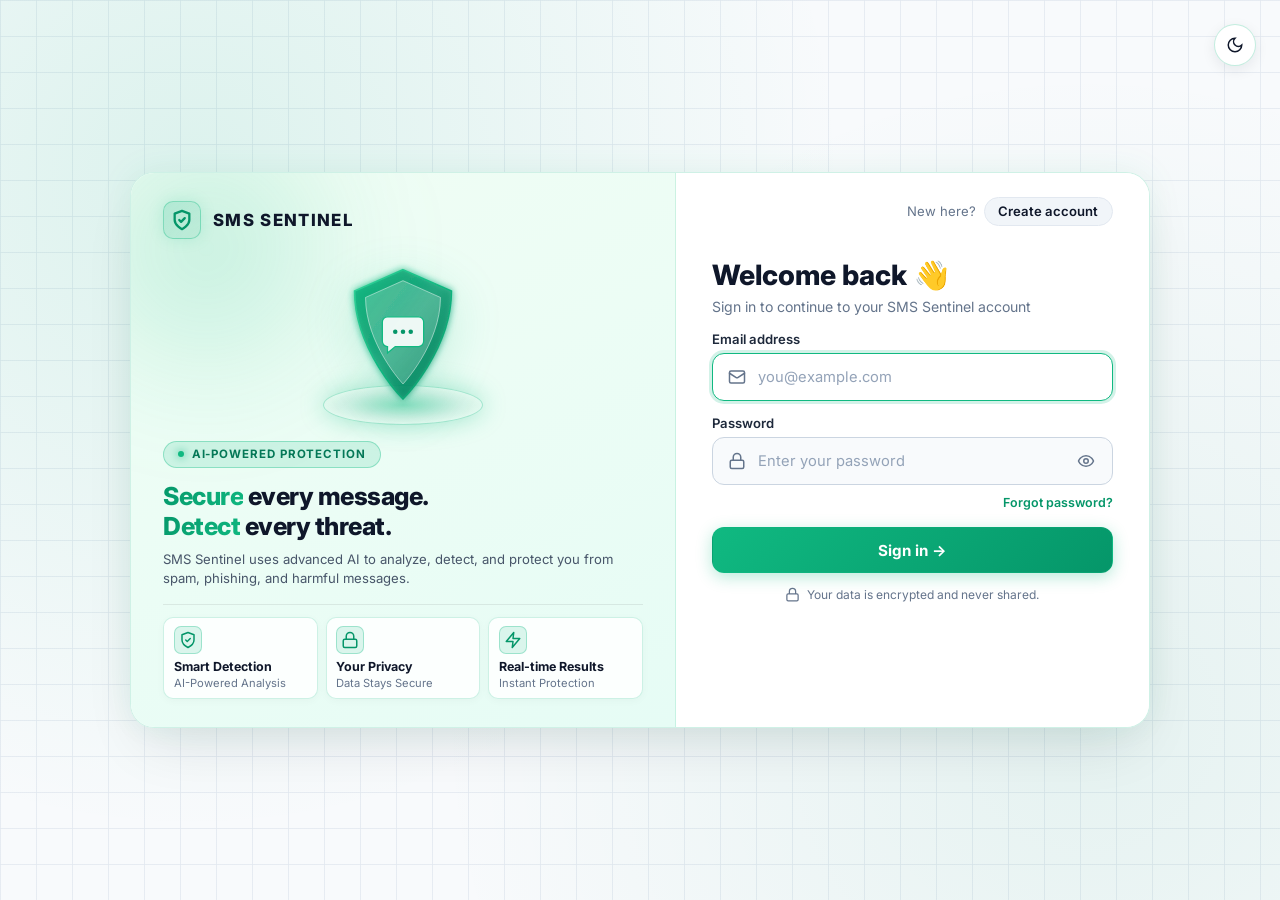
==== commit 3849067f: "feat(auth): enhance authentication UI, single-screen responsive layout, and robust security architec" ====
--- a/templates/login.html
+++ b/templates/login.html
@@ -1,5 +1,5 @@
 <!DOCTYPE html>
-<html lang="en">
+<html lang="en" data-theme="light">
 <head>
     <meta charset="UTF-8">
     <meta name="viewport" content="width=device-width, initial-scale=1.0">
@@ -12,6 +12,16 @@
     <link rel="stylesheet" href="/static/css/style.css">
 </head>
 <body class="auth-body">
+    <!-- Floating Theme Switcher Button -->
+    <button class="auth-theme-toggle" id="authThemeToggle" aria-label="Toggle Theme" title="Toggle Light / Dark Mode">
+        <svg id="themeIconSun" class="theme-icon hidden" width="18" height="18" viewBox="0 0 24 24" fill="none" stroke="currentColor" stroke-width="2">
+            <circle cx="12" cy="12" r="4"/><path d="M12 2v2"/><path d="M12 20v2"/><path d="m4.93 4.93 1.41 1.41"/><path d="m17.66 17.66 1.41 1.41"/><path d="M2 12h2"/><path d="M20 12h2"/><path d="m6.34 17.66-1.41 1.41"/><path d="m19.07 4.93-1.41 1.41"/>
+        </svg>
+        <svg id="themeIconMoon" class="theme-icon" width="18" height="18" viewBox="0 0 24 24" fill="none" stroke="currentColor" stroke-width="2">
+            <path d="M12 3a6 6 0 0 0 9 9 9 9 0 1 1-9-9Z"/>
+        </svg>
+    </button>
+
     <div class="auth-wrapper">
         <!-- Split Authentication Container -->
         <div class="auth-card">
@@ -37,35 +47,35 @@
                         <div class="hologram-shield">
                             <svg class="shield-svg" viewBox="0 0 200 240" fill="none" xmlns="http://www.w3.org/2000/svg">
                                 <defs>
-                                    <linearGradient id="shieldGrad" x1="0%" y1="0%" x2="100%" y2="100%">
-                                        <stop offset="0%" stop-color="#10b981" stop-opacity="0.9" />
-                                        <stop offset="40%" stop-color="#059669" stop-opacity="0.3" />
-                                        <stop offset="100%" stop-color="#047857" stop-opacity="0.7" />
+                                    <linearGradient id="shieldGradLight" x1="0%" y1="0%" x2="100%" y2="100%">
+                                        <stop offset="0%" stop-color="#10b981" stop-opacity="0.95" />
+                                        <stop offset="50%" stop-color="#059669" stop-opacity="0.6" />
+                                        <stop offset="100%" stop-color="#047857" stop-opacity="0.85" />
                                     </linearGradient>
-                                    <linearGradient id="borderGrad" x1="0%" y1="0%" x2="100%" y2="100%">
+                                    <linearGradient id="borderGradLight" x1="0%" y1="0%" x2="100%" y2="100%">
                                         <stop offset="0%" stop-color="#34d399" />
-                                        <stop offset="50%" stop-color="#059669" />
-                                        <stop offset="100%" stop-color="#00ff9d" />
+                                        <stop offset="50%" stop-color="#10b981" />
+                                        <stop offset="100%" stop-color="#059669" />
                                     </linearGradient>
-                                    <filter id="neonGlow" x="-20%" y="-20%" width="140%" height="140%">
+                                    <filter id="neonGlowLight" x="-20%" y="-20%" width="140%" height="140%">
                                         <feGaussianBlur stdDeviation="6" result="blur" />
                                         <feComposite in="SourceGraphic" in2="blur" operator="over" />
                                     </filter>
                                 </defs>
                                 <!-- Outer Shield -->
                                 <path d="M100 15 L175 48 C175 140 100 215 100 215 C100 215 25 140 25 48 Z" 
-                                      fill="url(#shieldGrad)" stroke="url(#borderGrad)" stroke-width="2.5" filter="url(#neonGlow)" />
+                                      fill="url(#shieldGradLight)" stroke="url(#borderGradLight)" stroke-width="2.5" filter="url(#neonGlowLight)" />
                                 <!-- Inner Glass Accent -->
                                 <path d="M100 32 L158 58 C158 130 100 192 100 192 C100 192 42 130 42 58 Z" 
-                                      fill="rgba(16, 185, 129, 0.08)" stroke="rgba(52, 211, 153, 0.4)" stroke-width="1.2" />
+                                      fill="rgba(255, 255, 255, 0.2)" stroke="rgba(255, 255, 255, 0.6)" stroke-width="1.2" />
                                 <!-- Message Bubble with 3 Dots -->
                                 <g transform="translate(68, 88)">
                                     <path d="M8 0 H56 C60.4 0 64 3.6 64 8 V38 C64 42.4 60.4 46 56 46 H20 L8 56 V46 H8 C3.6 46 0 42.4 0 38 V8 C0 3.6 3.6 0 8 0 Z" 
-                                          fill="rgba(5, 150, 105, 0.25)" stroke="#34d399" stroke-width="2"/>
+                                          fill="rgba(255, 255, 255, 0.9)" stroke="#10b981" stroke-width="2"/>
                                     <!-- 3 Signal Dots -->
-                                    <circle cx="20" cy="23" r="3.5" fill="#34d399"/>
-                                    <circle cx="32" cy="23" r="3.5" fill="#34d399"/>
-                                    <circle cx="44" cy="23" r="3.5" fill="#34d399"/>
+                                    <circle cx="20" cy="23" r="3.5" fill="#059669"/>
+                                    <circle cx="32" cy="23" r="3.5" fill="#059669"/>
+                                    <circle cx="44" cy="23" r="3.5" fill="#059669"/>
                                 </g>
                             </svg>
                         </div>
@@ -84,7 +94,7 @@
                         <span class="highlight-text">Detect</span> every threat.
                     </h2>
                     <p class="auth-subtext">
-                        SMS Sentinel uses advanced AI to analyze, detect, and protect you from spam, phishing, and malicious mobile messages.
+                        SMS Sentinel uses advanced AI to analyze, detect, and protect you from spam, phishing, and harmful messages.
                     </p>
                 </div>
 
@@ -111,8 +121,8 @@
                             </svg>
                         </div>
                         <div class="feat-info">
-                            <span class="feat-title">Your Control</span>
-                            <span class="feat-desc">Protected Account</span>
+                            <span class="feat-title">Your Privacy</span>
+                            <span class="feat-desc">Data Stays Secure</span>
                         </div>
                     </div>
 
@@ -182,6 +192,10 @@
                                     </svg>
                                 </button>
                             </div>
+                            <!-- Forgot Password Link -->
+                            <div class="forgot-pass-row">
+                                <a href="#" class="forgot-pass-link" id="forgotPassLink">Forgot password?</a>
+                            </div>
                         </div>
 
                         <!-- Submit Button -->
@@ -191,13 +205,15 @@
                         </button>
                     </form>
 
+
+
                     <!-- Footer Privacy Note -->
                     <div class="auth-footer-note">
                         <svg width="15" height="15" viewBox="0 0 24 24" fill="none" stroke="currentColor" stroke-width="2">
                             <rect width="18" height="11" x="3" y="11" rx="2" ry="2"/>
                             <path d="M7 11V7a5 5 0 0 1 10 0v4"/>
                         </svg>
-                        <span>Your account controls access to your saved analyses.</span>
+                        <span>Your data is encrypted and never shared.</span>
                     </div>
                 </div>
             </div>
@@ -205,6 +221,6 @@
         </div>
     </div>
 
-    <script src="/static/js/auth.js"></script>
+    <script src="/static/js/auth.js?v=2.5"></script>
 </body>
 </html>
--- a/static/css/style.css
+++ b/static/css/style.css
@@ -2865,60 +2865,137 @@
 }
 
 /* ==========================================================================
-   AUTHENTICATION SYSTEM (SPLIT-SCREEN CYBER DESIGN LANGUAGE)
+   AUTHENTICATION SYSTEM (SPLIT-SCREEN LIGHT / DUAL THEME CYBER DESIGN)
    ========================================================================== */
 
+/* Floating Theme Toggle */
+.auth-theme-toggle {
+  position: fixed;
+  top: 1.5rem;
+  right: 1.5rem;
+  width: 42px;
+  height: 42px;
+  border-radius: 50%;
+  background: #ffffff;
+  border: 1px solid rgba(16, 185, 129, 0.25);
+  color: #0f172a;
+  display: flex;
+  align-items: center;
+  justify-content: center;
+  cursor: pointer;
+  box-shadow: 0 4px 14px rgba(15, 23, 42, 0.08);
+  transition: all 0.2s cubic-bezier(0.4, 0, 0.2, 1);
+  z-index: 99;
+}
+
+.auth-theme-toggle:hover {
+  transform: scale(1.08);
+  border-color: #10b981;
+  color: #059669;
+  box-shadow: 0 6px 20px rgba(16, 185, 129, 0.2);
+}
+
+html[data-theme="dark"] .auth-theme-toggle {
+  background: rgba(15, 23, 18, 0.9);
+  border-color: rgba(52, 211, 153, 0.25);
+  color: #e2e8f0;
+  box-shadow: 0 4px 14px rgba(0, 0, 0, 0.4);
+}
+
+html[data-theme="dark"] .auth-theme-toggle:hover {
+  color: #34d399;
+  border-color: #34d399;
+}
+
+/* Base Body (Light Theme Default) */
 .auth-body {
   margin: 0;
   padding: 0;
+  background: #f8fafc;
+  background-image: 
+    radial-gradient(circle at 15% 20%, rgba(16, 185, 129, 0.12) 0%, transparent 50%),
+    radial-gradient(circle at 85% 80%, rgba(5, 150, 105, 0.08) 0%, transparent 50%),
+    linear-gradient(rgba(226, 232, 240, 0.8) 1px, transparent 1px),
+    linear-gradient(90deg, rgba(226, 232, 240, 0.8) 1px, transparent 1px);
+  background-size: 100% 100%, 100% 100%, 36px 36px, 36px 36px;
+  min-height: 100vh;
+  min-height: 100dvh;
+  display: flex;
+  align-items: center;
+  justify-content: center;
+  font-family: 'Inter', -apple-system, BlinkMacSystemFont, 'Segoe UI', Roboto, sans-serif;
+  color: #0f172a;
+  box-sizing: border-box;
+  transition: background 0.3s ease, color 0.3s ease;
+  overflow-y: auto;
+}
+
+html[data-theme="dark"] .auth-body {
   background: #050806;
   background-image: 
     radial-gradient(circle at 20% 25%, rgba(16, 185, 129, 0.08) 0%, transparent 50%),
     radial-gradient(circle at 80% 75%, rgba(5, 150, 105, 0.06) 0%, transparent 50%),
     linear-gradient(rgba(10, 16, 12, 0.6) 1px, transparent 1px),
     linear-gradient(90deg, rgba(10, 16, 12, 0.6) 1px, transparent 1px);
-  background-size: 100% 100%, 100% 100%, 36px 36px, 36px 36px;
-  min-height: 100vh;
-  display: flex;
-  align-items: center;
-  justify-content: center;
-  font-family: 'Inter', -apple-system, BlinkMacSystemFont, 'Segoe UI', Roboto, sans-serif;
   color: #e2e8f0;
-  box-sizing: border-box;
 }
 
 .auth-wrapper {
   width: 100%;
   max-width: 1060px;
-  padding: 1.5rem;
+  padding: 1.25rem;
   box-sizing: border-box;
-}
-
+  display: flex;
+  align-items: center;
+  justify-content: center;
+}
+
+/* Card Container */
 .auth-card {
   display: grid;
   grid-template-columns: 1.15fr 1fr;
+  background: rgba(255, 255, 255, 0.96);
+  border: 1px solid rgba(16, 185, 129, 0.2);
+  border-radius: 24px;
+  box-shadow: 
+    0 25px 60px -15px rgba(15, 23, 42, 0.12),
+    0 0 35px rgba(16, 185, 129, 0.08),
+    inset 0 1px 0 rgba(255, 255, 255, 1);
+  backdrop-filter: blur(24px);
+  -webkit-backdrop-filter: blur(24px);
+  overflow: hidden;
+  transition: background 0.3s ease, border-color 0.3s ease, box-shadow 0.3s ease;
+  width: 100%;
+  max-height: calc(100dvh - 2.5rem);
+}
+
+html[data-theme="dark"] .auth-card {
   background: rgba(11, 18, 14, 0.85);
   border: 1px solid rgba(52, 211, 153, 0.16);
-  border-radius: 24px;
   box-shadow: 
     0 30px 70px -15px rgba(0, 0, 0, 0.85),
     0 0 50px rgba(16, 185, 129, 0.06),
     inset 0 1px 0 rgba(255, 255, 255, 0.05);
-  backdrop-filter: blur(24px);
-  -webkit-backdrop-filter: blur(24px);
-  overflow: hidden;
 }
 
 /* LEFT PANEL */
 .auth-brand-panel {
-  background: linear-gradient(155deg, #07120b 0%, #030805 100%);
-  border-right: 1px solid rgba(52, 211, 153, 0.12);
-  padding: 2.8rem;
+  background: linear-gradient(155deg, #f0fdf4 0%, #ecfdf5 45%, #e6fcf5 100%);
+  border-right: 1px solid rgba(16, 185, 129, 0.16);
+  padding: 1.75rem 2rem;
   display: flex;
   flex-direction: column;
   justify-content: space-between;
   position: relative;
-  overflow: hidden;
+  overflow-y: auto;
+  overflow-x: hidden;
+  transition: background 0.3s ease, border-color 0.3s ease;
+  min-height: 0;
+}
+
+html[data-theme="dark"] .auth-brand-panel {
+  background: linear-gradient(155deg, #07120b 0%, #030805 100%);
+  border-right: 1px solid rgba(52, 211, 153, 0.12);
 }
 
 .auth-brand-panel::before {
@@ -2928,7 +3005,7 @@
   left: -100px;
   width: 350px;
   height: 350px;
-  background: radial-gradient(circle, rgba(16, 185, 129, 0.15) 0%, transparent 70%);
+  background: radial-gradient(circle, rgba(16, 185, 129, 0.22) 0%, transparent 70%);
   filter: blur(50px);
   pointer-events: none;
 }
@@ -2945,12 +3022,19 @@
   width: 38px;
   height: 38px;
   border-radius: 10px;
+  background: linear-gradient(135deg, rgba(16, 185, 129, 0.18), rgba(5, 150, 105, 0.08));
+  border: 1px solid rgba(16, 185, 129, 0.35);
+  color: #059669;
+  display: flex;
+  align-items: center;
+  justify-content: center;
+  box-shadow: 0 0 15px rgba(16, 185, 129, 0.15);
+}
+
+html[data-theme="dark"] .brand-logo-icon {
   background: linear-gradient(135deg, rgba(16, 185, 129, 0.25), rgba(5, 150, 105, 0.1));
   border: 1px solid rgba(52, 211, 153, 0.35);
   color: #34d399;
-  display: flex;
-  align-items: center;
-  justify-content: center;
   box-shadow: 0 0 15px rgba(16, 185, 129, 0.2);
 }
 
@@ -2958,23 +3042,28 @@
   font-size: 1.05rem;
   font-weight: 800;
   letter-spacing: 0.08em;
+  color: #0f172a;
+}
+
+html[data-theme="dark"] .auth-brand-title {
   color: #ffffff;
 }
 
 /* 3D Holographic Cyber Visual */
 .auth-visual-stage {
   position: relative;
-  margin: 2rem 0;
+  margin: 1rem 0;
   display: flex;
   justify-content: center;
   align-items: center;
   z-index: 2;
+  flex-shrink: 1;
 }
 
 .cyber-shield-container {
   position: relative;
-  width: 190px;
-  height: 220px;
+  width: 150px;
+  height: 170px;
   display: flex;
   align-items: center;
   justify-content: center;
@@ -2988,6 +3077,12 @@
   width: 160px;
   height: 40px;
   border-radius: 50%;
+  background: radial-gradient(ellipse, rgba(16, 185, 129, 0.45) 0%, rgba(5, 150, 105, 0.12) 50%, transparent 80%);
+  border: 1px solid rgba(16, 185, 129, 0.3);
+  box-shadow: 0 0 25px rgba(16, 185, 129, 0.35);
+}
+
+html[data-theme="dark"] .shield-aura-ring {
   background: radial-gradient(ellipse, rgba(16, 185, 129, 0.5) 0%, rgba(5, 150, 105, 0.15) 50%, transparent 80%);
   border: 1px solid rgba(52, 211, 153, 0.3);
   box-shadow: 0 0 25px rgba(0, 255, 157, 0.4);
@@ -3000,18 +3095,18 @@
 }
 
 .shield-svg {
-  width: 170px;
-  height: 200px;
+  width: 130px;
+  height: 155px;
+  filter: drop-shadow(0 12px 24px rgba(16, 185, 129, 0.2));
+}
+
+html[data-theme="dark"] .shield-svg {
   filter: drop-shadow(0 10px 20px rgba(0, 0, 0, 0.6));
 }
 
 @keyframes floatShield {
-  0%, 100% {
-    transform: translateY(0px);
-  }
-  50% {
-    transform: translateY(-8px);
-  }
+  0%, 100% { transform: translateY(0px); }
+  50% { transform: translateY(-8px); }
 }
 
 .auth-brand-content {
@@ -3025,22 +3120,33 @@
   gap: 0.5rem;
   padding: 0.35rem 0.85rem;
   border-radius: 999px;
+  background: rgba(16, 185, 129, 0.14);
+  border: 1px solid rgba(16, 185, 129, 0.35);
+  font-size: 0.72rem;
+  font-weight: 700;
+  color: #047857;
+  letter-spacing: 0.08em;
+  margin-bottom: 0.9rem;
+}
+
+html[data-theme="dark"] .brand-pill-badge {
   background: rgba(16, 185, 129, 0.12);
   border: 1px solid rgba(52, 211, 153, 0.3);
-  font-size: 0.72rem;
-  font-weight: 700;
   color: #34d399;
-  letter-spacing: 0.08em;
-  margin-bottom: 0.9rem;
 }
 
 .pulse-dot {
   width: 6px;
   height: 6px;
   border-radius: 50%;
+  background: #10b981;
+  box-shadow: 0 0 8px #10b981;
+  animation: pulseDot 2s infinite;
+}
+
+html[data-theme="dark"] .pulse-dot {
   background: #34d399;
   box-shadow: 0 0 8px #34d399;
-  animation: pulseDot 2s infinite;
 }
 
 @keyframes pulseDot {
@@ -3049,15 +3155,26 @@
 }
 
 .auth-headline {
-  font-size: 1.85rem;
+  font-size: 1.55rem;
   font-weight: 800;
-  line-height: 1.25;
-  color: #ffffff;
+  line-height: 1.2;
+  color: #0f172a;
   margin: 0;
   letter-spacing: -0.02em;
 }
 
+html[data-theme="dark"] .auth-headline {
+  color: #ffffff;
+}
+
 .highlight-text {
+  color: #059669;
+  background: linear-gradient(135deg, #059669 0%, #10b981 100%);
+  -webkit-background-clip: text;
+  -webkit-text-fill-color: transparent;
+}
+
+html[data-theme="dark"] .highlight-text {
   color: #34d399;
   background: linear-gradient(135deg, #34d399 0%, #00ff9d 100%);
   -webkit-background-clip: text;
@@ -3065,40 +3182,72 @@
 }
 
 .auth-subtext {
+  color: #475569;
+  font-size: 0.82rem;
+  line-height: 1.45;
+  margin: 0.5rem 0 0 0;
+}
+
+html[data-theme="dark"] .auth-subtext {
   color: #94a3b8;
-  font-size: 0.88rem;
-  line-height: 1.55;
-  margin: 0.75rem 0 0 0;
 }
 
 /* 3 Feature Highlights */
 .auth-features-row {
   display: grid;
   grid-template-columns: repeat(3, 1fr);
-  gap: 0.75rem;
-  margin-top: 2rem;
-  padding-top: 1.4rem;
-  border-top: 1px solid rgba(255, 255, 255, 0.07);
+  gap: 0.5rem;
+  margin-top: 1rem;
+  padding-top: 0.75rem;
+  border-top: 1px solid rgba(0, 0, 0, 0.08);
   position: relative;
   z-index: 2;
+  flex-shrink: 0;
+}
+
+html[data-theme="dark"] .auth-features-row {
+  border-top: 1px solid rgba(255, 255, 255, 0.07);
 }
 
 .auth-feat-item {
   display: flex;
   flex-direction: column;
-  gap: 0.45rem;
+  gap: 0.3rem;
+  background: rgba(255, 255, 255, 0.85);
+  border: 1px solid rgba(16, 185, 129, 0.2);
+  border-radius: 10px;
+  padding: 0.5rem 0.6rem;
+  box-shadow: 0 2px 8px rgba(15, 23, 42, 0.03);
+  transition: transform 0.2s ease, box-shadow 0.2s ease;
+}
+
+.auth-feat-item:hover {
+  transform: translateY(-2px);
+  box-shadow: 0 6px 14px rgba(16, 185, 129, 0.12);
+}
+
+html[data-theme="dark"] .auth-feat-item {
+  background: rgba(15, 23, 18, 0.6);
+  border: 1px solid rgba(52, 211, 153, 0.16);
+  box-shadow: none;
 }
 
 .feat-icon-box {
-  width: 34px;
-  height: 34px;
-  border-radius: 9px;
+  width: 28px;
+  height: 28px;
+  border-radius: 7px;
+  background: rgba(16, 185, 129, 0.14);
+  border: 1px solid rgba(16, 185, 129, 0.3);
+  color: #059669;
+  display: flex;
+  align-items: center;
+  justify-content: center;
+}
+
+html[data-theme="dark"] .feat-icon-box {
   background: rgba(16, 185, 129, 0.1);
   border: 1px solid rgba(52, 211, 153, 0.2);
   color: #34d399;
-  display: flex;
-  align-items: center;
-  justify-content: center;
 }
 
 .feat-info {
@@ -3110,6 +3259,10 @@
 .feat-title {
   font-size: 0.78rem;
   font-weight: 700;
+  color: #0f172a;
+}
+
+html[data-theme="dark"] .feat-title {
   color: #f1f5f9;
 }
 
@@ -3120,10 +3273,16 @@
 
 /* RIGHT PANEL */
 .auth-form-panel {
-  padding: 2.8rem;
+  padding: 1.5rem 2.25rem;
   display: flex;
   flex-direction: column;
-  justify-content: space-between;
+  background: #ffffff;
+  transition: background 0.3s ease;
+  overflow-y: auto;
+  min-height: 0;
+}
+
+html[data-theme="dark"] .auth-form-panel {
   background: rgba(8, 14, 10, 0.6);
 }
 
@@ -3133,42 +3292,65 @@
   align-items: center;
   gap: 0.5rem;
   font-size: 0.82rem;
+  color: #64748b;
+}
+
+html[data-theme="dark"] .auth-top-switch {
   color: #94a3b8;
 }
 
 .auth-switch-link {
   padding: 0.35rem 0.85rem;
   border-radius: 999px;
+  background: #f1f5f9;
+  border: 1px solid #e2e8f0;
+  color: #0f172a;
+  text-decoration: none;
+  font-weight: 600;
+  transition: all 0.2s ease;
+}
+
+.auth-switch-link:hover {
+  background: rgba(16, 185, 129, 0.12);
+  border-color: #10b981;
+  color: #059669;
+}
+
+html[data-theme="dark"] .auth-switch-link {
   background: rgba(255, 255, 255, 0.05);
   border: 1px solid rgba(255, 255, 255, 0.12);
   color: #f1f5f9;
-  text-decoration: none;
-  font-weight: 600;
-  transition: all 0.2s ease;
-}
-
-.auth-switch-link:hover {
+}
+
+html[data-theme="dark"] .auth-switch-link:hover {
   background: rgba(16, 185, 129, 0.15);
   border-color: rgba(52, 211, 153, 0.4);
   color: #34d399;
 }
 
 .auth-form-content {
-  margin: 1.5rem 0;
+  margin-top: 2rem;
+  display: flex;
+  flex-direction: column;
+  min-height: 0;
 }
 
 .auth-header {
-  margin-bottom: 1.5rem;
+  margin-bottom: 1rem;
 }
 
 .auth-title {
   font-size: 1.75rem;
   font-weight: 800;
+  color: #0f172a;
+  margin: 0;
+  display: flex;
+  align-items: center;
+  gap: 0.45rem;
+}
+
+html[data-theme="dark"] .auth-title {
   color: #ffffff;
-  margin: 0;
-  display: flex;
-  align-items: center;
-  gap: 0.45rem;
 }
 
 .wave-hand {
@@ -3185,8 +3367,12 @@
 
 .auth-desc {
   font-size: 0.88rem;
+  color: #64748b;
+  margin: 0.35rem 0 0 0;
+}
+
+html[data-theme="dark"] .auth-desc {
   color: #94a3b8;
-  margin: 0.35rem 0 0 0;
 }
 
 /* Alert Banner */
@@ -3196,17 +3382,27 @@
   gap: 0.6rem;
   padding: 0.75rem 1rem;
   border-radius: 10px;
-  background: rgba(239, 68, 68, 0.12);
+  background: rgba(239, 68, 68, 0.08);
   border: 1px solid rgba(239, 68, 68, 0.3);
-  color: #fca5a5;
+  color: #dc2626;
   font-size: 0.82rem;
   font-weight: 500;
   margin-bottom: 1.25rem;
 }
 
 .auth-alert.success {
+  background: rgba(16, 185, 129, 0.1);
+  border-color: rgba(16, 185, 129, 0.35);
+  color: #047857;
+}
+
+html[data-theme="dark"] .auth-alert {
+  background: rgba(239, 68, 68, 0.12);
+  color: #fca5a5;
+}
+
+html[data-theme="dark"] .auth-alert.success {
   background: rgba(16, 185, 129, 0.12);
-  border-color: rgba(52, 211, 153, 0.35);
   color: #6ee7b7;
 }
 
@@ -3218,7 +3414,7 @@
 .auth-form {
   display: flex;
   flex-direction: column;
-  gap: 1.15rem;
+  gap: 0.85rem;
 }
 
 .form-group {
@@ -3230,6 +3426,10 @@
 .form-label {
   font-size: 0.82rem;
   font-weight: 600;
+  color: #1e293b;
+}
+
+html[data-theme="dark"] .form-label {
   color: #cbd5e1;
 }
 
@@ -3250,10 +3450,10 @@
   width: 100%;
   height: 48px;
   padding: 0 1rem 0 2.85rem;
-  background: rgba(15, 23, 18, 0.85);
-  border: 1px solid rgba(52, 211, 153, 0.2);
+  background: #f8fafc;
+  border: 1px solid #cbd5e1;
   border-radius: 12px;
-  color: #ffffff;
+  color: #0f172a;
   font-size: 0.92rem;
   font-family: 'Inter', sans-serif;
   transition: all 0.2s ease;
@@ -3261,14 +3461,30 @@
 }
 
 .auth-input::placeholder {
-  color: #475569;
+  color: #94a3b8;
 }
 
 .auth-input:focus {
   outline: none;
+  background: #ffffff;
+  border-color: #10b981;
+  box-shadow: 0 0 0 3px rgba(16, 185, 129, 0.18);
+}
+
+html[data-theme="dark"] .auth-input {
+  background: rgba(15, 23, 18, 0.85);
+  border: 1px solid rgba(52, 211, 153, 0.2);
+  color: #ffffff;
+}
+
+html[data-theme="dark"] .auth-input::placeholder {
+  color: #475569;
+}
+
+html[data-theme="dark"] .auth-input:focus {
+  background: rgba(20, 32, 25, 0.95);
   border-color: #10b981;
   box-shadow: 0 0 0 3px rgba(16, 185, 129, 0.22);
-  background: rgba(20, 32, 25, 0.95);
 }
 
 .password-toggle-btn {
@@ -3286,15 +3502,48 @@
 }
 
 .password-toggle-btn:hover {
+  color: #059669;
+}
+
+html[data-theme="dark"] .password-toggle-btn:hover {
   color: #34d399;
 }
 
+/* Forgot Password Link */
+.forgot-pass-row {
+  display: flex;
+  justify-content: flex-end;
+  margin-top: 0.2rem;
+}
+
+.forgot-pass-link {
+  font-size: 0.78rem;
+  color: #059669;
+  text-decoration: none;
+  font-weight: 600;
+  transition: color 0.2s ease;
+}
+
+.forgot-pass-link:hover {
+  color: #047857;
+  text-decoration: underline;
+}
+
+html[data-theme="dark"] .forgot-pass-link {
+  color: #34d399;
+}
+
+html[data-theme="dark"] .forgot-pass-link:hover {
+  color: #6ee7b7;
+}
+
+/* Submit Button */
 .auth-submit-btn {
   width: 100%;
-  height: 48px;
+  height: 46px;
   border-radius: 12px;
   background: linear-gradient(135deg, #10b981 0%, #059669 100%);
-  border: 1px solid rgba(52, 211, 153, 0.4);
+  border: 1px solid rgba(16, 185, 129, 0.3);
   color: #ffffff;
   font-size: 0.95rem;
   font-weight: 700;
@@ -3305,14 +3554,15 @@
   justify-content: center;
   gap: 0.5rem;
   transition: all 0.25s cubic-bezier(0.4, 0, 0.2, 1);
-  box-shadow: 0 4px 20px rgba(16, 185, 129, 0.3);
-  margin-top: 0.4rem;
+  box-shadow: 0 4px 16px rgba(16, 185, 129, 0.3);
+  margin-top: 0.25rem;
+  flex-shrink: 0;
 }
 
 .auth-submit-btn:hover {
   transform: translateY(-2px);
   box-shadow: 0 8px 25px rgba(16, 185, 129, 0.45);
-  background: linear-gradient(135deg, #34d399 0%, #10b981 100%);
+  background: linear-gradient(135deg, #059669 0%, #047857 100%);
 }
 
 .auth-submit-btn:active {
@@ -3323,6 +3573,15 @@
   opacity: 0.65;
   cursor: not-allowed;
   transform: none;
+}
+
+html[data-theme="dark"] .auth-submit-btn {
+  background: linear-gradient(135deg, #10b981 0%, #059669 100%);
+  border: 1px solid rgba(52, 211, 153, 0.4);
+}
+
+html[data-theme="dark"] .auth-submit-btn:hover {
+  background: linear-gradient(135deg, #34d399 0%, #10b981 100%);
 }
 
 .btn-spinner {
@@ -3342,15 +3601,101 @@
   to { transform: rotate(360deg); }
 }
 
+/* Social SSO Row */
+.social-auth-section {
+  margin-top: 0.85rem;
+}
+
+.social-divider {
+  display: flex;
+  align-items: center;
+  text-align: center;
+  color: #64748b;
+  font-size: 0.78rem;
+  margin-bottom: 0.9rem;
+}
+
+.social-divider::before,
+.social-divider::after {
+  content: "";
+  flex: 1;
+  border-bottom: 1px solid rgba(0, 0, 0, 0.08);
+}
+
+html[data-theme="dark"] .social-divider::before,
+html[data-theme="dark"] .social-divider::after {
+  border-bottom: 1px solid rgba(255, 255, 255, 0.08);
+}
+
+.social-divider span {
+  padding: 0 0.75rem;
+}
+
+.social-btn-row {
+  display: grid;
+  grid-template-columns: repeat(3, 1fr);
+  gap: 0.6rem;
+}
+
+.social-auth-btn {
+  height: 38px;
+  border-radius: 10px;
+  background: #f8fafc;
+  border: 1px solid #e2e8f0;
+  display: flex;
+  align-items: center;
+  justify-content: center;
+  cursor: pointer;
+  transition: all 0.2s ease;
+  color: #0f172a;
+  text-decoration: none;
+  position: relative;
+}
+
+.social-auth-btn:focus-visible {
+  outline: 2px solid #10b981;
+  outline-offset: 2px;
+}
+
+.social-auth-btn.loading {
+  pointer-events: none;
+  opacity: 0.7;
+  cursor: wait;
+}
+
+.social-auth-btn:hover {
+  background: #ffffff;
+  border-color: #cbd5e1;
+  transform: translateY(-2px);
+  box-shadow: 0 4px 12px rgba(15, 23, 42, 0.06);
+}
+
+html[data-theme="dark"] .social-auth-btn {
+  background: rgba(255, 255, 255, 0.04);
+  border: 1px solid rgba(255, 255, 255, 0.1);
+  color: #f1f5f9;
+}
+
+html[data-theme="dark"] .social-auth-btn:hover {
+  background: rgba(255, 255, 255, 0.08);
+  border-color: rgba(52, 211, 153, 0.3);
+  box-shadow: 0 4px 12px rgba(0, 0, 0, 0.3);
+}
+
 .auth-footer-note {
   display: flex;
   align-items: center;
   justify-content: center;
   gap: 0.45rem;
-  font-size: 0.78rem;
+  font-size: 0.75rem;
   color: #64748b;
-  margin-top: 1.5rem;
+  margin-top: 0.85rem;
   text-align: center;
+  flex-shrink: 0;
+}
+
+html[data-theme="dark"] .auth-footer-note {
+  color: #64748b;
 }
 
 /* NAVBAR USER PROFILE & LOGOUT */
@@ -3398,7 +3743,7 @@
   border-radius: 8px;
   background: rgba(239, 68, 68, 0.1);
   border: 1px solid rgba(239, 68, 68, 0.25);
-  color: #f87171;
+  color: #dc2626;
   font-size: 0.75rem;
   font-weight: 600;
   font-family: inherit;
@@ -3406,6 +3751,10 @@
   transition: all var(--transition-fast);
 }
 
+html[data-theme="dark"] .logout-btn {
+  color: #f87171;
+}
+
 .logout-btn:hover {
   background: rgba(239, 68, 68, 0.2);
   border-color: #ef4444;
@@ -3419,23 +3768,252 @@
 }
 
 /* RESPONSIVE AUTH STYLES */
+
+/* Compact mode for short desktop viewports (e.g. 1366×768, 1280×720) */
+@media (max-height: 750px) and (min-width: 901px) {
+  .auth-brand-panel {
+    padding: 1.25rem 1.75rem;
+  }
+  .auth-visual-stage {
+    margin: 0.5rem 0;
+  }
+  .cyber-shield-container {
+    width: 120px;
+    height: 140px;
+  }
+  .shield-svg {
+    width: 105px;
+    height: 125px;
+  }
+  .auth-headline {
+    font-size: 1.35rem;
+  }
+  .auth-subtext {
+    font-size: 0.78rem;
+  }
+  .brand-pill-badge {
+    margin-bottom: 0.5rem;
+    padding: 0.25rem 0.65rem;
+    font-size: 0.68rem;
+  }
+  .auth-features-row {
+    margin-top: 0.65rem;
+    padding-top: 0.5rem;
+    gap: 0.35rem;
+  }
+  .auth-feat-item {
+    padding: 0.35rem 0.5rem;
+    gap: 0.2rem;
+  }
+  .feat-icon-box {
+    width: 24px;
+    height: 24px;
+  }
+  .feat-icon-box svg {
+    width: 14px;
+    height: 14px;
+  }
+  .feat-title {
+    font-size: 0.72rem;
+  }
+  .feat-desc {
+    font-size: 0.65rem;
+  }
+  .auth-form-panel {
+    padding: 1.25rem 2rem;
+  }
+  .auth-form-content {
+    margin-top: 1.5rem;
+  }
+  .auth-header {
+    margin-bottom: 0.65rem;
+  }
+  .auth-title {
+    font-size: 1.45rem;
+  }
+  .auth-form {
+    gap: 0.65rem;
+  }
+  .auth-input {
+    height: 42px;
+  }
+  .auth-submit-btn {
+    height: 42px;
+  }
+  .social-auth-section {
+    margin-top: 0.65rem;
+  }
+  .social-divider {
+    margin-bottom: 0.55rem;
+  }
+  .social-auth-btn {
+    height: 34px;
+  }
+  .auth-footer-note {
+    margin-top: 0.55rem;
+    font-size: 0.72rem;
+  }
+}
+
+/* Extra compact for very short viewports (e.g. 1280×600) */
+@media (max-height: 650px) and (min-width: 901px) {
+  .auth-wrapper {
+    padding: 0.75rem;
+    max-height: calc(100dvh - 1.5rem);
+    height: calc(100dvh - 1.5rem);
+  }
+  .auth-brand-panel {
+    padding: 1rem 1.5rem;
+  }
+  .auth-visual-stage {
+    margin: 0.25rem 0;
+  }
+  .cyber-shield-container {
+    width: 100px;
+    height: 115px;
+  }
+  .shield-svg {
+    width: 85px;
+    height: 100px;
+  }
+  .auth-headline {
+    font-size: 1.15rem;
+  }
+  .auth-subtext {
+    font-size: 0.72rem;
+    margin-top: 0.3rem;
+  }
+  .brand-pill-badge {
+    margin-bottom: 0.35rem;
+    font-size: 0.62rem;
+    padding: 0.2rem 0.55rem;
+  }
+  .auth-features-row {
+    margin-top: 0.4rem;
+    padding-top: 0.35rem;
+    gap: 0.25rem;
+  }
+  .auth-feat-item {
+    padding: 0.3rem 0.4rem;
+    gap: 0.15rem;
+    border-radius: 8px;
+  }
+  .feat-icon-box {
+    width: 22px;
+    height: 22px;
+    border-radius: 5px;
+  }
+  .feat-icon-box svg {
+    width: 12px;
+    height: 12px;
+  }
+  .feat-title {
+    font-size: 0.68rem;
+  }
+  .feat-desc {
+    font-size: 0.6rem;
+  }
+  .auth-form-panel {
+    padding: 0.85rem 1.75rem;
+  }
+  .auth-form-content {
+    margin-top: 1.25rem;
+  }
+  .auth-header {
+    margin-bottom: 0.45rem;
+  }
+  .auth-title {
+    font-size: 1.3rem;
+  }
+  .auth-desc {
+    font-size: 0.8rem;
+  }
+  .auth-form {
+    gap: 0.5rem;
+  }
+  .form-group {
+    gap: 0.25rem;
+  }
+  .form-label {
+    font-size: 0.78rem;
+  }
+  .auth-input {
+    height: 38px;
+    font-size: 0.85rem;
+  }
+  .auth-submit-btn {
+    height: 38px;
+    font-size: 0.88rem;
+  }
+  .social-auth-section {
+    margin-top: 0.45rem;
+  }
+  .social-divider {
+    margin-bottom: 0.4rem;
+    font-size: 0.72rem;
+  }
+  .social-auth-btn {
+    height: 30px;
+  }
+  .auth-footer-note {
+    margin-top: 0.4rem;
+    font-size: 0.68rem;
+  }
+  .auth-alert {
+    padding: 0.5rem 0.75rem;
+    font-size: 0.78rem;
+    margin-bottom: 0.65rem;
+  }
+  .forgot-pass-row {
+    margin-top: 0.1rem;
+  }
+}
+
+/* Tablet / narrow: single-column, allow scroll */
 @media (max-width: 900px) {
+  .auth-body {
+    height: auto;
+    min-height: 100vh;
+    min-height: 100dvh;
+    overflow-y: auto;
+  }
+  .auth-wrapper {
+    height: auto;
+    max-height: none;
+    padding: 1.25rem;
+  }
   .auth-card {
     grid-template-columns: 1fr;
+    height: auto;
+    max-height: none;
   }
   
   .auth-brand-panel {
     padding: 2rem;
     border-right: none;
+    border-bottom: 1px solid rgba(16, 185, 129, 0.16);
+  }
+  
+  html[data-theme="dark"] .auth-brand-panel {
     border-bottom: 1px solid rgba(52, 211, 153, 0.12);
   }
   
   .auth-form-panel {
     padding: 2rem;
+    overflow-y: visible;
   }
   
   .auth-visual-stage {
     margin: 1.25rem 0;
+  }
+  
+  .cyber-shield-container {
+    width: 160px;
+    height: 185px;
+  }
+  .shield-svg {
+    width: 140px;
+    height: 170px;
   }
   
   .auth-features-row {
@@ -3443,6 +4021,10 @@
     gap: 0.9rem;
   }
   
+  .auth-form-content {
+    margin-top: 0;
+  }
+  
   .user-display-name {
     display: none;
   }
